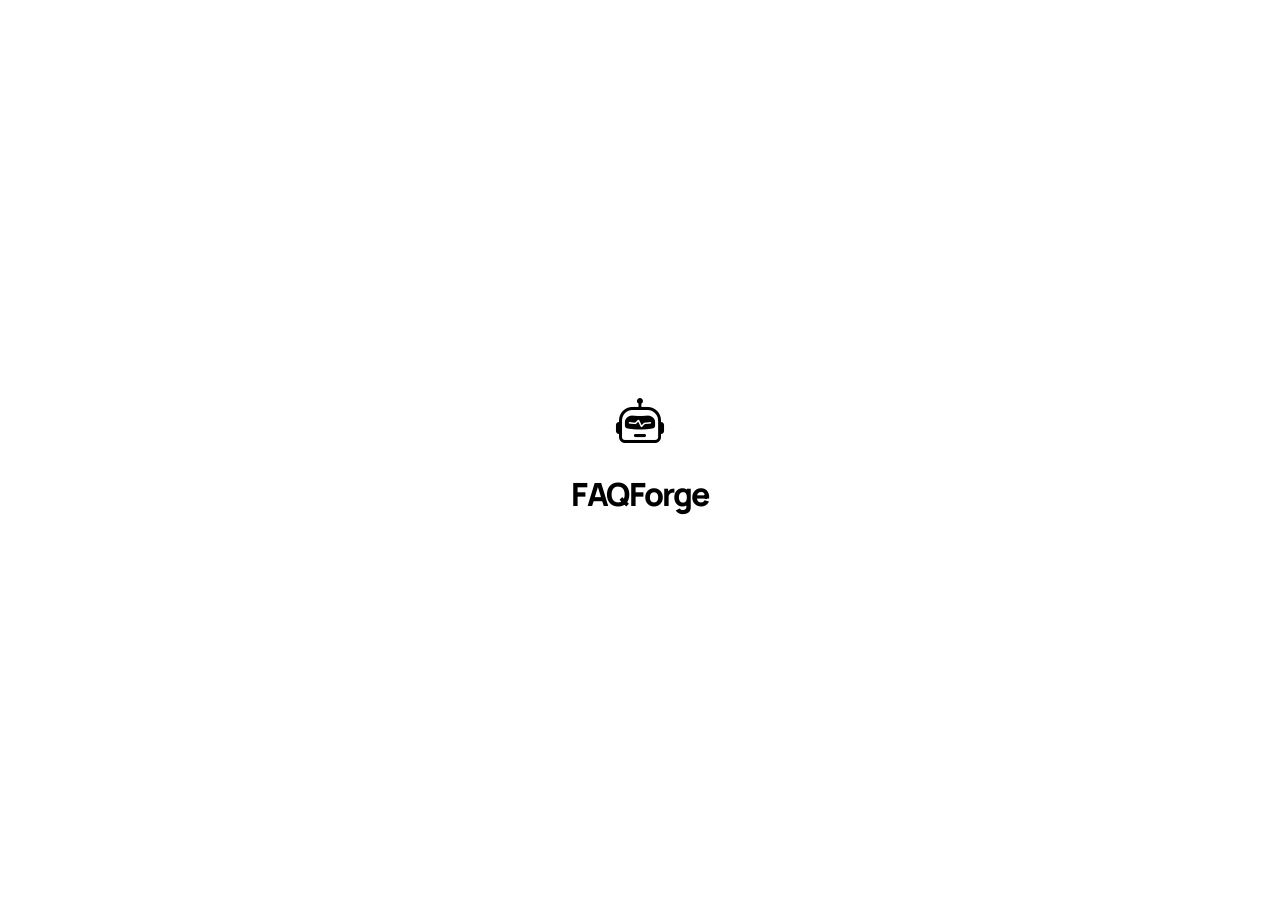
==== frontend/history.html @ b8011723 "feat: Upgrade FAQForge to Advanced Offline AI FAQ Generator with Ollama, PyMuPDF, and multi-stage ve" ====
<!DOCTYPE html>
<html lang="en">
<head>
    <meta charset="UTF-8">
    <meta name="viewport" content="width=device-width, initial-scale=1.0">
    <title>FAQForge NLP - History</title>
    <link href="https://cdn.jsdelivr.net/npm/bootstrap@5.3.0/dist/css/bootstrap.min.css" rel="stylesheet">
    <link rel="stylesheet" href="https://cdn.jsdelivr.net/npm/bootstrap-icons@1.11.1/font/bootstrap-icons.css">
    <link rel="stylesheet" href="css/style.css">
</head>
<body>
    <!-- Splash Screen -->
    <div id="splash-screen" class="splash-screen">
        <div class="splash-content">
            <i class="bi bi-robot splash-icon"></i>
            <h1 class="splash-text">FAQForge</h1>
        </div>
    </div>

    <div class="toast-container position-fixed bottom-0 end-0 p-3"></div>

    <div class="app-container">
        <!-- Sidebar -->
        <aside class="sidebar">
            <div class="sidebar-header mb-4">
                <a class="brand d-flex align-items-center text-decoration-none" href="/">
                    <i class="bi bi-robot fs-3 me-2 text-primary"></i> <span class="fs-4 fw-bolder text-main">FAQForge</span>
                </a>
            </div>
            <nav class="sidebar-nav flex-grow-1">
                <a href="/" class="nav-link"><i class="bi bi-grid-1x2 me-3"></i> <span>Dashboard</span></a>
                <a href="history.html" class="nav-link active"><i class="bi bi-clock-history me-3"></i> <span>History</span></a>

            </nav>
            <div class="sidebar-footer mt-auto">
                <button id="theme-toggle" class="theme-toggle w-100 d-flex justify-content-between align-items-center px-3" aria-label="Toggle Theme">
                    <span><i class="bi bi-moon-stars-fill me-2"></i> Theme</span>
                </button>
            </div>
        </aside>

        <main class="main-content">
            <header class="topbar">
                <div>
                    <h2 class="mb-0 fw-bolder">Processing History</h2>
                    <p class="text-muted small mb-0">View previously processed documents</p>
                </div>
            </header>
            
            <div class="card p-0 border-0 overflow-hidden shadow-lg">
                <div class="table-responsive">
                    <table class="table table-hover mb-0 align-middle">
                        <thead class="table-light opacity-75">
                            <tr>
                                <th class="border-0 ps-4 py-3">Filename</th>
                                <th class="border-0 py-3">Date</th>
                                <th class="border-0 py-3">Generated FAQs</th>
                                <th class="border-0 text-end pe-4 py-3">Actions</th>
                            </tr>
                        </thead>
                        <tbody id="historyTableBody">
                            <!-- Populated by JS -->
                        </tbody>
                    </table>
                </div>
                <div id="historyEmpty" class="empty-state d-none">
                    <i class="bi bi-folder2-open text-primary mb-3"></i>
                    <h3>No documents yet</h3>
                    <p class="text-muted">Process a document on the dashboard to see it here.</p>
                </div>
            </div>
        </main>
    </div>

    <script src="https://cdn.jsdelivr.net/npm/bootstrap@5.3.0/dist/js/bootstrap.bundle.min.js"></script>
    <script src="js/main.js"></script>
    <script>
        document.addEventListener('DOMContentLoaded', async () => {
            const tableBody = document.getElementById('historyTableBody');
            const emptyState = document.getElementById('historyEmpty');
            
            try {
                const res = await fetch('/api/documents');
                if (!res.ok) throw new Error('Failed to load history');
                const docs = await res.json();
                
                if (docs.length === 0) {
                    emptyState.classList.remove('d-none');
                    return;
                }
                
                docs.forEach(doc => {
                    const date = new Date(doc.created_at).toLocaleDateString('en-US', {
                        year: 'numeric', month: 'short', day: 'numeric', 
                        hour: '2-digit', minute: '2-digit'
                    });
                    
                    const row = document.createElement('tr');
                    row.innerHTML = `
                        <td class="ps-4 py-3">
                            <div class="d-flex align-items-center">
                                <div class="bg-primary bg-opacity-10 text-primary rounded p-2 me-3">
                                    <i class="bi bi-file-earmark-text"></i>
                                </div>
                                <div>
                                    <h6 class="mb-0 fw-bold">${doc.filename}</h6>
                                    <small class="text-muted text-uppercase fw-semibold" style="font-size: 0.7rem;">${doc.file_type}</small>
                                </div>
                            </div>
                        </td>
                        <td class="py-3 text-muted fw-medium">${date}</td>
                        <td class="py-3">
                            <span class="badge bg-primary bg-opacity-10 text-primary rounded-pill px-3 py-2 fw-semibold">
                                <i class="bi bi-check-circle-fill me-1"></i> Document Processed
                            </span>
                        </td>
                        <td class="pe-4 py-3 text-end">
                            <a href="/api/export/${doc.id}/pdf" class="btn btn-sm btn-outline-danger shadow-sm me-2 rounded-pill px-3 fw-bold" title="Export PDF"><i class="bi bi-file-pdf"></i> PDF</a>
                            <a href="/api/export/${doc.id}/docx" class="btn btn-sm btn-outline-primary shadow-sm rounded-pill px-3 fw-bold" title="Export DOCX"><i class="bi bi-file-word"></i> DOCX</a>
                        </td>
                    `;
                    tableBody.appendChild(row);
                });
            } catch (e) {
                console.error(e);
                emptyState.classList.remove('d-none');
                emptyState.innerHTML = '<i class="bi bi-exclamation-triangle text-danger fs-1 mb-3 d-block"></i><h3 class="fw-bolder">Error</h3><p class="text-muted">Failed to load history from server.</p>';
            }
        });
    </script>
</body>
</html>
---- frontend/css/style.css ----
/* Scandinavian Minimalist Light Aesthetic */
@import url('https://fonts.googleapis.com/css2?family=Inter:wght@400;500;600;700&family=Manrope:wght@500;600;700;800&display=swap');

:root {
  --bg-color: #ffffff;
  --card-bg: #ffffff;
  --sidebar-bg: #fafafa;
  --text-main: #111827;
  --text-muted: #6b7280;
  --border-color: #f3f4f6;
  --border-hover: #e5e7eb;
  --primary-color: #000000;
  --primary-bg: #000000;
  --primary-text: #ffffff;
  --soft-shadow: 0 10px 40px -10px rgba(0,0,0,0.06);
  --hover-shadow: 0 20px 40px -10px rgba(0,0,0,0.1);
}

/* Force Light Mode everywhere */
[data-theme="dark"], [data-theme="light"] {
  --bg-color: #ffffff;
  --card-bg: #ffffff;
  --sidebar-bg: #fafafa;
  --text-main: #111827;
  --text-muted: #6b7280;
  --border-color: #f3f4f6;
  --border-hover: #e5e7eb;
}

body {
  font-family: 'Inter', -apple-system, sans-serif;
  background-color: var(--bg-color);
  color: var(--text-main);
  min-height: 100vh;
  margin: 0;
  padding: 0;
  -webkit-font-smoothing: antialiased;
  -moz-osx-font-smoothing: grayscale;
}

/* Splash Screen */
.splash-screen {
  position: fixed;
  top: 0; left: 0; right: 0; bottom: 0;
  background-color: var(--bg-color);
  z-index: 9999;
  display: flex;
  justify-content: center;
  align-items: center;
  transition: opacity 0.4s ease, visibility 0.4s ease;
}
.splash-screen.fade-out {
  opacity: 0;
  visibility: hidden;
}
.splash-content {
  text-align: center;
}
.splash-icon {
  font-size: 3rem;
  color: var(--primary-color);
  margin-bottom: 1rem;
  display: block;
}
.splash-text {
  font-family: 'Manrope', sans-serif;
  font-weight: 800;
  font-size: 2rem;
  color: var(--primary-color);
  letter-spacing: -0.05em;
  margin: 0;
}

/* Typography */
h1, h2, h3, h4, h5, h6, .navbar-brand, .card-title, .brand {
  font-family: 'Manrope', -apple-system, sans-serif;
  font-weight: 700;
  letter-spacing: -0.03em;
  color: var(--text-main);
}

/* Base Cards */
.card, .modal-content, .toast, .dropdown-menu {
  background-color: var(--card-bg) !important;
  border: 1px solid var(--border-color) !important;
  border-radius: 16px !important;
  box-shadow: var(--soft-shadow) !important;
  transition: all 0.3s cubic-bezier(0.4, 0, 0.2, 1) !important;
}
.card:hover {
  box-shadow: var(--hover-shadow) !important;
  border-color: var(--border-hover) !important;
  transform: translateY(-2px);
}

/* Buttons */
.btn {
  border-radius: 8px !important;
  font-weight: 500 !important;
  letter-spacing: -0.01em;
  transition: all 0.2s ease !important;
  padding: 0.6rem 1.25rem;
}
.btn-primary {
  background-color: var(--primary-bg) !important;
  color: var(--primary-text) !important;
  border: 1px solid var(--primary-bg) !important;
  box-shadow: 0 4px 14px 0 rgba(0,0,0,0.15) !important;
}
.btn-primary:hover {
  background-color: #27272a !important;
  transform: translateY(-1px);
  box-shadow: 0 6px 20px rgba(0,0,0,0.2) !important;
}
.btn-outline-primary, .btn-outline-secondary, .btn-outline-info, .btn-outline-danger {
  background: transparent !important;
  border: 1px solid var(--border-hover) !important;
  color: var(--text-main) !important;
}
.btn-outline-primary:hover, .btn-outline-secondary:hover, .btn-outline-info:hover, .btn-outline-danger:hover {
  background-color: var(--sidebar-bg) !important;
  border-color: #d1d5db !important;
}

/* Inputs */
.form-control, .form-select, textarea {
  background-color: var(--bg-color) !important;
  border: 1px solid var(--border-hover) !important;
  color: var(--text-main) !important;
  border-radius: 8px !important;
  padding: 0.75rem 1rem;
  box-shadow: 0 1px 2px 0 rgba(0, 0, 0, 0.02) !important;
  transition: all 0.2s ease !important;
}
.form-control:focus, .form-select:focus, textarea:focus {
  border-color: var(--primary-color) !important;
  box-shadow: 0 0 0 2px rgba(0,0,0,0.1) !important;
  outline: none;
}

/* Dashboard Layout */
.app-container {
  display: flex;
  height: 100vh;
  overflow: hidden;
}

.sidebar {
  width: 260px;
  flex-shrink: 0;
  display: flex;
  flex-direction: column;
  padding: 2rem 1.5rem;
  z-index: 10;
  background-color: var(--sidebar-bg) !important;
  border-right: 1px solid var(--border-color) !important;
}

.sidebar-nav {
  display: flex;
  flex-direction: column;
  gap: 0.25rem;
}

.sidebar-nav .nav-link {
  display: flex;
  align-items: center;
  padding: 0.6rem 0.85rem;
  border-radius: 8px;
  color: var(--text-muted) !important;
  font-family: 'Inter', sans-serif;
  font-weight: 500;
  font-size: 0.9rem;
  transition: all 0.15s ease !important;
}

.sidebar-nav .nav-link:hover {
  background-color: var(--border-color);
  color: var(--text-main) !important;
}

.sidebar-nav .nav-link.active {
  background-color: var(--bg-color);
  color: var(--text-main) !important;
  font-weight: 600;
  box-shadow: 0 1px 3px rgba(0,0,0,0.05);
  border: 1px solid var(--border-color);
}

.main-content {
  flex: 1;
  overflow-y: auto;
  padding: 3.5rem 4rem;
  background-color: var(--bg-color);
}

.topbar {
  display: flex;
  justify-content: space-between;
  align-items: flex-end;
  margin-bottom: 3rem;
  padding-bottom: 1.5rem;
  border-bottom: 1px solid var(--border-color);
}

.dashboard-grid {
  display: grid;
  grid-template-columns: 2fr 1fr;
  gap: 2rem;
}

/* Upload Zone */
.upload-zone {
  border: 1px dashed var(--border-hover) !important;
  border-radius: 16px !important;
  padding: 5rem 2rem;
  text-align: center;
  background-color: var(--sidebar-bg) !important;
  cursor: pointer;
  transition: all 0.2s;
}
.upload-zone:hover, .upload-zone.dragover {
  border-color: var(--text-muted) !important;
  background-color: var(--bg-color) !important;
}
.upload-icon {
  font-size: 2.5rem;
  color: var(--text-main) !important;
  margin-bottom: 1rem;
  display: inline-block;
  opacity: 0.8;
}

/* Status Badge */
.status-badge {
  display: flex;
  align-items: center;
  gap: 0.5rem;
  background-color: var(--bg-color);
  padding: 0.35rem 1rem;
  border-radius: 9999px;
  font-size: 0.75rem;
  font-weight: 600;
  color: var(--text-main);
  border: 1px solid var(--border-hover);
  box-shadow: 0 1px 2px rgba(0,0,0,0.02);
}
.status-dot {
  width: 6px;
  height: 6px;
  border-radius: 50%;
  background-color: #10b981;
}

/* Nav Tabs */
.nav-tabs {
  border-bottom: 1px solid var(--border-color);
  gap: 1.5rem;
  margin-bottom: 2rem !important;
}
.nav-tabs .nav-link {
  font-family: 'Inter', sans-serif;
  font-size: 0.95rem;
  font-weight: 500;
  color: var(--text-muted) !important;
  background: transparent !important;
  border: none !important;
  border-bottom: 2px solid transparent !important;
  border-radius: 0 !important;
  padding: 0.5rem 0;
}
.nav-tabs .nav-link:hover {
  color: var(--text-main) !important;
}
.nav-tabs .nav-link.active {
  color: var(--text-main) !important;
  font-weight: 600;
  border-bottom-color: var(--text-main) !important;
}

/* Processing Steps */
.processing-step {
  padding: 0.85rem 0;
  border-bottom: 1px solid var(--border-color);
  color: var(--text-muted);
  font-size: 0.9rem;
}
.processing-step:last-child {
  border-bottom: none;
}
.processing-step.active {
  color: var(--text-main);
  font-weight: 500;
}
.processing-step.done {
  color: var(--text-muted);
}

/* Theme Toggle (Hidden) */
.theme-toggle {
  display: none !important;
}

/* Toasts */
.toast {
  background-color: var(--bg-color) !important;
  color: var(--text-main) !important;
  border: 1px solid var(--border-color) !important;
  border-radius: 12px !important;
  box-shadow: var(--hover-shadow) !important;
}
.toast-header {
  background-color: transparent !important;
  color: var(--text-main) !important;
  border-bottom: 1px solid var(--border-color) !important;
}

/* Table */
.table {
  color: var(--text-main);
  border-color: var(--border-color);
}
.table-hover>tbody>tr:hover>* {
  background-color: var(--sidebar-bg);
  color: var(--text-main);
}
.table>thead>tr>th {
  background-color: var(--bg-color) !important;
  color: var(--text-muted);
  font-size: 0.75rem;
  text-transform: uppercase;
  letter-spacing: 0.05em;
  font-weight: 600;
  border-bottom: 1px solid var(--border-hover) !important;
  padding-bottom: 1rem;
}

/* FAQ Cards */
.faq-card .card-header {
  background-color: transparent !important;
  border-bottom: 1px solid var(--border-color) !important;
  padding-top: 1.25rem;
}

.badge-score {
  font-size: 0.7rem;
  font-weight: 600;
  padding: 0.25rem 0.6rem;
  border-radius: 6px;
  border: 1px solid var(--border-hover);
}
.score-high { color: #10b981; background: #ecfdf5; border-color: #a7f3d0; }
.score-med { color: #f59e0b; background: #fffbeb; border-color: #fde68a; }
.score-low { color: #ef4444; background: #fef2f2; border-color: #fecaca; }

.navbar {
  display: none !important;
}

@media (max-width: 992px) {
  .dashboard-grid { grid-template-columns: 1fr; }
  .sidebar { width: 70px; padding: 2rem 0.5rem; }
  .sidebar .brand span, .sidebar-nav .nav-link span, .sidebar-footer span { display: none; }
  .sidebar .brand i { margin: 0 auto !important; }
  .sidebar-nav .nav-link { justify-content: center; padding: 0.75rem; }
  .sidebar-nav .nav-link i { margin: 0 !important; font-size: 1.25rem; }
  .main-content { padding: 2rem; }
}
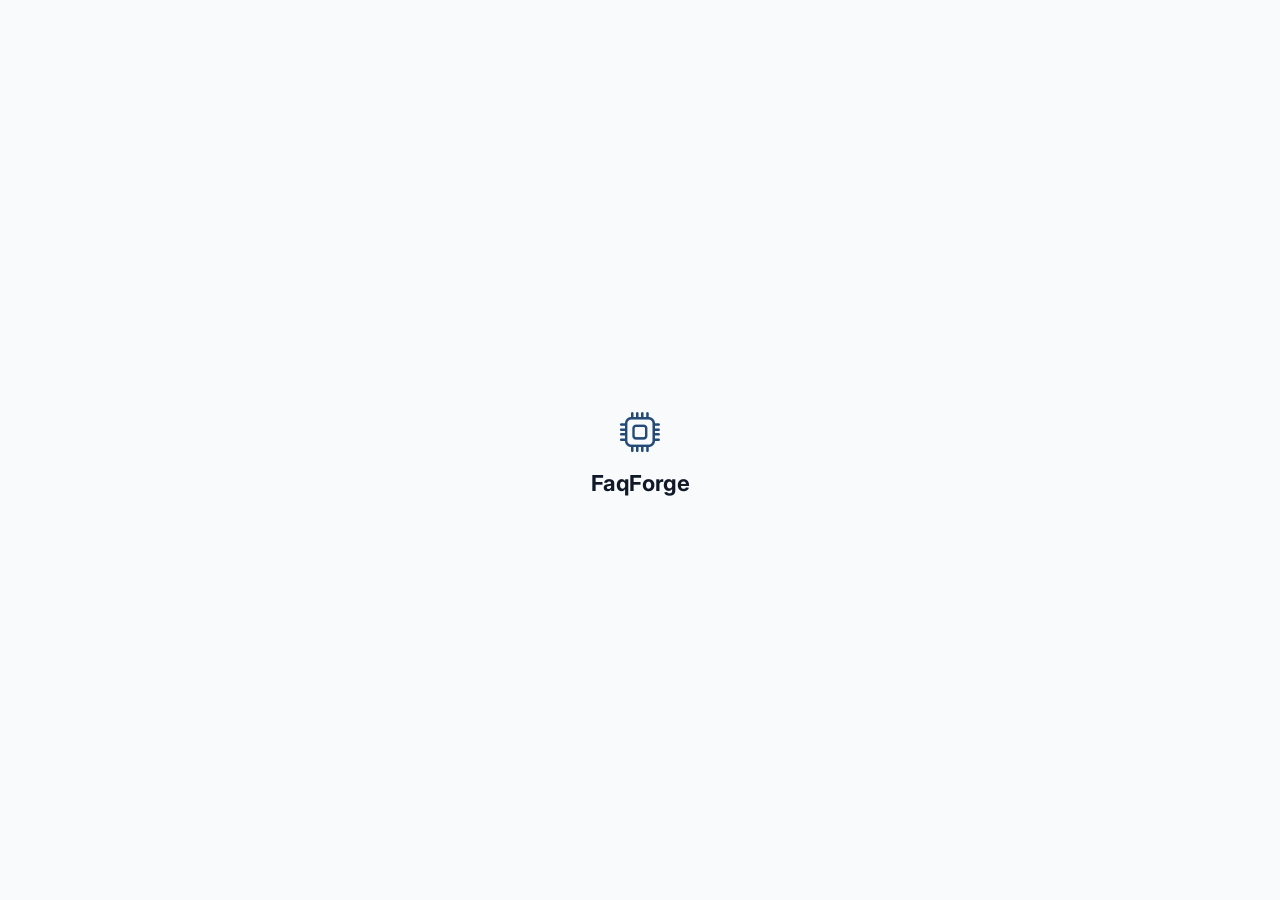
==== commit dce7a289: "feat(ui): Complete UI/UX redesign with light SaaS theme and fix processing progress leak" ====
--- a/frontend/history.html
+++ b/frontend/history.html
@@ -3,7 +3,8 @@
 <head>
     <meta charset="UTF-8">
     <meta name="viewport" content="width=device-width, initial-scale=1.0">
-    <title>FAQForge NLP - History</title>
+    <title>FaqForge — Processing History Vault</title>
+    <meta name="description" content="View and export previously processed documents and generated FAQs.">
     <link href="https://cdn.jsdelivr.net/npm/bootstrap@5.3.0/dist/css/bootstrap.min.css" rel="stylesheet">
     <link rel="stylesheet" href="https://cdn.jsdelivr.net/npm/bootstrap-icons@1.11.1/font/bootstrap-icons.css">
     <link rel="stylesheet" href="css/style.css">
@@ -11,62 +12,90 @@
 <body>
     <!-- Splash Screen -->
     <div id="splash-screen" class="splash-screen">
-        <div class="splash-content">
-            <i class="bi bi-robot splash-icon"></i>
-            <h1 class="splash-text">FAQForge</h1>
+        <div class="text-center">
+            <i class="bi bi-cpu splash-icon"></i>
+            <h1 class="splash-text">FaqForge</h1>
         </div>
     </div>
 
+    <!-- Notification Toasts -->
     <div class="toast-container position-fixed bottom-0 end-0 p-3"></div>
 
     <div class="app-container">
-        <!-- Sidebar -->
+        <!-- Sidebar (White with Gray Border) -->
         <aside class="sidebar">
-            <div class="sidebar-header mb-4">
-                <a class="brand d-flex align-items-center text-decoration-none" href="/">
-                    <i class="bi bi-robot fs-3 me-2 text-primary"></i> <span class="fs-4 fw-bolder text-main">FAQForge</span>
+            <a class="brand-wrapper" href="/">
+                <div class="brand-icon">
+                    <i class="bi bi-cpu-fill"></i>
+                </div>
+                <div class="brand-info">
+                    <span class="brand-title">FaqForge</span>
+                    <span class="brand-badge">Offline AI Tool</span>
+                </div>
+            </a>
+
+            <!-- Navigation Links -->
+            <nav class="sidebar-nav flex-grow-1">
+                <a href="/" class="nav-link">
+                    <i class="bi bi-grid-1x2"></i>
+                    <span>Studio Dashboard</span>
                 </a>
-            </div>
-            <nav class="sidebar-nav flex-grow-1">
-                <a href="/" class="nav-link"><i class="bi bi-grid-1x2 me-3"></i> <span>Dashboard</span></a>
-                <a href="history.html" class="nav-link active"><i class="bi bi-clock-history me-3"></i> <span>History</span></a>
+                <a href="history.html" class="nav-link active">
+                    <i class="bi bi-clock-history"></i>
+                    <span>History Vault</span>
+                </a>
+            </nav>
 
-            </nav>
-            <div class="sidebar-footer mt-auto">
-                <button id="theme-toggle" class="theme-toggle w-100 d-flex justify-content-between align-items-center px-3" aria-label="Toggle Theme">
-                    <span><i class="bi bi-moon-stars-fill me-2"></i> Theme</span>
-                </button>
+            <!-- Sidebar Footer -->
+            <div class="sidebar-footer">
+                <div class="ai-engine-card">
+                    <div class="engine-status-row">
+                        <span class="text-muted" style="font-size: 11px; text-transform: uppercase; font-weight: 600;">AI Engine</span>
+                        <span class="status-dot-sm"></span>
+                    </div>
+                    <div class="small text-truncate fw-semibold" id="sidebarEngineStatus" style="color: var(--text-primary);">
+                        <i class="bi bi-circle-fill text-success me-1" style="font-size: 8px;"></i> Local AI Ready
+                    </div>
+                </div>
             </div>
         </aside>
 
+        <!-- Main Content -->
         <main class="main-content">
             <header class="topbar">
+                <div class="topbar-title-group">
+                    <h1 class="page-title mb-1">Processing History Vault</h1>
+                    <p>View previously processed documents and generated FAQs</p>
+                </div>
                 <div>
-                    <h2 class="mb-0 fw-bolder">Processing History</h2>
-                    <p class="text-muted small mb-0">View previously processed documents</p>
+                    <a href="/" class="btn btn-primary px-3">
+                        <i class="bi bi-plus-circle me-1"></i> New FAQ Session
+                    </a>
                 </div>
             </header>
             
-            <div class="card p-0 border-0 overflow-hidden shadow-lg">
+            <div class="card p-0 overflow-hidden shadow-subtle">
                 <div class="table-responsive">
                     <table class="table table-hover mb-0 align-middle">
-                        <thead class="table-light opacity-75">
+                        <thead>
                             <tr>
-                                <th class="border-0 ps-4 py-3">Filename</th>
-                                <th class="border-0 py-3">Date</th>
-                                <th class="border-0 py-3">Generated FAQs</th>
-                                <th class="border-0 text-end pe-4 py-3">Actions</th>
+                                <th class="ps-4">Document / Input Source</th>
+                                <th>Processed Timestamp</th>
+                                <th>Verification Status</th>
+                                <th class="text-end pe-4">Export Options</th>
                             </tr>
                         </thead>
                         <tbody id="historyTableBody">
-                            <!-- Populated by JS -->
+                            <!-- Populated dynamically via JS -->
                         </tbody>
                     </table>
                 </div>
-                <div id="historyEmpty" class="empty-state d-none">
-                    <i class="bi bi-folder2-open text-primary mb-3"></i>
-                    <h3>No documents yet</h3>
-                    <p class="text-muted">Process a document on the dashboard to see it here.</p>
+
+                <div id="historyEmpty" class="text-center p-5 d-none">
+                    <i class="bi bi-folder2-open text-muted fs-1 mb-2 d-inline-block"></i>
+                    <h3 class="card-heading">No Processed Documents Found</h3>
+                    <p class="text-muted small mb-3">Upload a document or paste text in the studio dashboard to generate your first FAQs.</p>
+                    <a href="/" class="btn btn-primary px-3"><i class="bi bi-magic me-1"></i> Start FAQ Generator</a>
                 </div>
             </div>
         </main>
@@ -94,29 +123,35 @@
                         year: 'numeric', month: 'short', day: 'numeric', 
                         hour: '2-digit', minute: '2-digit'
                     });
+
+                    let fileIcon = 'bi-file-earmark-text';
+                    let iconColor = 'text-secondary';
+                    const ext = (doc.filename || '').split('.').pop().toLowerCase();
+                    if (ext === 'pdf') { fileIcon = 'bi-file-earmark-pdf'; iconColor = 'text-danger'; }
+                    else if (ext === 'docx') { fileIcon = 'bi-file-earmark-word'; iconColor = 'text-primary'; }
                     
                     const row = document.createElement('tr');
                     row.innerHTML = `
                         <td class="ps-4 py-3">
                             <div class="d-flex align-items-center">
-                                <div class="bg-primary bg-opacity-10 text-primary rounded p-2 me-3">
-                                    <i class="bi bi-file-earmark-text"></i>
+                                <div class="rounded p-2 me-3 d-flex align-items-center justify-content-center" style="background-color: var(--bg-secondary); width: 34px; height: 34px;">
+                                    <i class="bi ${fileIcon} ${iconColor} fs-5"></i>
                                 </div>
                                 <div>
-                                    <h6 class="mb-0 fw-bold">${doc.filename}</h6>
-                                    <small class="text-muted text-uppercase fw-semibold" style="font-size: 0.7rem;">${doc.file_type}</small>
+                                    <h5 class="mb-0 card-heading" style="font-size: 14px;">${doc.filename}</h5>
+                                    <span class="text-muted text-uppercase" style="font-size: 11px;">${doc.file_type || ext}</span>
                                 </div>
                             </div>
                         </td>
-                        <td class="py-3 text-muted fw-medium">${date}</td>
+                        <td class="py-3 text-muted" style="font-size: 13px;">${date}</td>
                         <td class="py-3">
-                            <span class="badge bg-primary bg-opacity-10 text-primary rounded-pill px-3 py-2 fw-semibold">
-                                <i class="bi bi-check-circle-fill me-1"></i> Document Processed
+                            <span class="badge-status verified">
+                                <i class="bi bi-shield-check"></i> Processed & Grounded
                             </span>
                         </td>
                         <td class="pe-4 py-3 text-end">
-                            <a href="/api/export/${doc.id}/pdf" class="btn btn-sm btn-outline-danger shadow-sm me-2 rounded-pill px-3 fw-bold" title="Export PDF"><i class="bi bi-file-pdf"></i> PDF</a>
-                            <a href="/api/export/${doc.id}/docx" class="btn btn-sm btn-outline-primary shadow-sm rounded-pill px-3 fw-bold" title="Export DOCX"><i class="bi bi-file-word"></i> DOCX</a>
+                            <a href="/api/export/${doc.id}/pdf" class="btn btn-sm btn-outline-secondary me-1 px-3" title="Download PDF"><i class="bi bi-file-earmark-pdf text-danger me-1"></i> PDF</a>
+                            <a href="/api/export/${doc.id}/docx" class="btn btn-sm btn-outline-secondary px-3" title="Download Word DOCX"><i class="bi bi-file-earmark-word me-1" style="color: var(--primary-blue);"></i> DOCX</a>
                         </td>
                     `;
                     tableBody.appendChild(row);
@@ -124,7 +159,7 @@
             } catch (e) {
                 console.error(e);
                 emptyState.classList.remove('d-none');
-                emptyState.innerHTML = '<i class="bi bi-exclamation-triangle text-danger fs-1 mb-3 d-block"></i><h3 class="fw-bolder">Error</h3><p class="text-muted">Failed to load history from server.</p>';
+                emptyState.innerHTML = '<i class="bi bi-exclamation-triangle text-danger fs-1 mb-2 d-inline-block"></i><h3 class="card-heading">Unable to Load Vault</h3><p class="text-muted small">Could not connect to the local SQLite database.</p>';
             }
         });
     </script>
--- a/frontend/css/style.css
+++ b/frontend/css/style.css
@@ -1,368 +1,794 @@
-/* Scandinavian Minimalist Light Aesthetic */
-@import url('https://fonts.googleapis.com/css2?family=Inter:wght@400;500;600;700&family=Manrope:wght@500;600;700;800&display=swap');
-
+/* ==========================================================================
+   FaqForge — Professional Minimalist Light Design System
+   Linear & Vercel Inspired Commercial SaaS Aesthetic
+   ========================================================================== */
+
+@import url('https://fonts.googleapis.com/css2?family=Inter:wght@400;500;600;700&family=JetBrains+Mono:wght@400;500&display=swap');
+
+/* --- Centralized Design Tokens (Light Theme Only) --- */
 :root {
-  --bg-color: #ffffff;
-  --card-bg: #ffffff;
-  --sidebar-bg: #fafafa;
-  --text-main: #111827;
-  --text-muted: #6b7280;
-  --border-color: #f3f4f6;
-  --border-hover: #e5e7eb;
-  --primary-color: #000000;
-  --primary-bg: #000000;
-  --primary-text: #ffffff;
-  --soft-shadow: 0 10px 40px -10px rgba(0,0,0,0.06);
-  --hover-shadow: 0 20px 40px -10px rgba(0,0,0,0.1);
-}
-
-/* Force Light Mode everywhere */
-[data-theme="dark"], [data-theme="light"] {
-  --bg-color: #ffffff;
-  --card-bg: #ffffff;
-  --sidebar-bg: #fafafa;
-  --text-main: #111827;
-  --text-muted: #6b7280;
-  --border-color: #f3f4f6;
-  --border-hover: #e5e7eb;
+  /* Surfaces & Backgrounds */
+  --bg-app: #F8FAFC;
+  --bg-surface: #FFFFFF;
+  --bg-secondary: #F1F5F9;
+  --bg-selected: #EDF3F9;
+  
+  /* Text & Typography */
+  --text-primary: #111827;
+  --text-secondary: #475569;
+  --text-muted: #64748B;
+  
+  /* Structural Borders */
+  --border-color: #E2E8F0;
+  --border-subtle: #F1F5F9;
+  --border-focus: #244B78;
+  
+  /* Primary Action Colors (Navy Blue) */
+  --primary-blue: #244B78;
+  --primary-hover: #193A60;
+  
+  /* Secondary Accent (Teal) */
+  --accent-teal: #0F766E;
+  --accent-teal-subtle: #F0FDFA;
+  --accent-teal-border: #CCFBF1;
+  
+  /* Status Colors */
+  --status-success: #15803D;
+  --status-success-bg: #ECFDF5;
+  --status-success-border: #A7F3D0;
+  
+  --status-warning: #B45309;
+  --status-warning-bg: #FFFBEB;
+  --status-warning-border: #FDE68A;
+  
+  --status-error: #B91C1C;
+  --status-error-bg: #FEF2F2;
+  --status-error-border: #FECACA;
+  
+  /* Component Radii */
+  --radius-sm: 6px;
+  --radius-input: 8px;
+  --radius-btn: 8px;
+  --radius-card: 10px;
+  --radius-pill: 9999px;
+  
+  /* Extremely Subtle Shadow */
+  --shadow-subtle: 0 1px 2px 0 rgba(0, 0, 0, 0.04);
+  --shadow-dropdown: 0 4px 12px -1px rgba(0, 0, 0, 0.08), 0 2px 4px -1px rgba(0, 0, 0, 0.04);
+  
+  /* Transitions */
+  --transition-fast: 0.15s ease;
+}
+
+/* --- Base & Reset --- */
+* {
+  box-sizing: border-box;
 }
 
 body {
-  font-family: 'Inter', -apple-system, sans-serif;
-  background-color: var(--bg-color);
-  color: var(--text-main);
-  min-height: 100vh;
+  font-family: 'Inter', -apple-system, BlinkMacSystemFont, "Segoe UI", Roboto, sans-serif;
+  background-color: var(--bg-app);
+  color: var(--text-secondary);
+  font-size: 14.5px;
+  line-height: 1.55;
   margin: 0;
   padding: 0;
+  min-height: 100vh;
   -webkit-font-smoothing: antialiased;
   -moz-osx-font-smoothing: grayscale;
 }
 
-/* Splash Screen */
+/* --- Strict Typography Scale --- */
+h1, h2, h3, h4, h5, h6, .card-title {
+  color: var(--text-primary);
+  font-weight: 600;
+  letter-spacing: -0.02em;
+}
+
+/* Main Page Heading: 28–30px, semibold */
+h1, .page-title {
+  font-size: 28px;
+  line-height: 1.25;
+  font-weight: 600;
+}
+
+/* Section Heading: 18–20px, semibold */
+h2, .section-heading {
+  font-size: 19px;
+  line-height: 1.35;
+  font-weight: 600;
+}
+
+/* Card Heading: 15–17px, semibold */
+h3, h4, h5, .card-heading {
+  font-size: 16px;
+  line-height: 1.4;
+  font-weight: 600;
+}
+
+/* Question Heading: 16–18px, semibold */
+.question-text {
+  font-size: 16.5px;
+  font-weight: 600;
+  line-height: 1.45;
+  color: var(--text-primary);
+}
+
+/* Answer text: 14–15px */
+.answer-text {
+  font-size: 14.5px;
+  line-height: 1.6;
+  color: var(--text-secondary);
+}
+
+/* Supporting text: 13–14px */
+.supporting-text {
+  font-size: 13.5px;
+  line-height: 1.5;
+  color: var(--text-secondary);
+}
+
+/* Metadata: 12px */
+small, .text-xs, .metadata-text {
+  font-size: 12px;
+  line-height: 1.4;
+  color: var(--text-muted);
+}
+
+p {
+  margin-bottom: 0.5rem;
+  color: var(--text-secondary);
+}
+
+/* --- Layout Structure --- */
+.app-container {
+  display: flex;
+  height: 100vh;
+  width: 100vw;
+  overflow: hidden;
+}
+
+/* --- Sidebar (230px, White Background, Thin Gray Border) --- */
+.sidebar {
+  width: 230px;
+  flex-shrink: 0;
+  background-color: var(--bg-surface);
+  border-right: 1px solid var(--border-color);
+  display: flex;
+  flex-direction: column;
+  padding: 1.25rem 1rem;
+  z-index: 20;
+}
+
+.brand-wrapper {
+  display: flex;
+  align-items: center;
+  gap: 0.65rem;
+  padding: 0.4rem 0.5rem;
+  margin-bottom: 1.5rem;
+  text-decoration: none;
+}
+
+.brand-icon {
+  width: 30px;
+  height: 30px;
+  background-color: var(--primary-blue);
+  border-radius: var(--radius-sm);
+  display: flex;
+  align-items: center;
+  justify-content: center;
+  color: #FFFFFF;
+  font-size: 1rem;
+  flex-shrink: 0;
+}
+
+.brand-info {
+  display: flex;
+  flex-direction: column;
+}
+
+.brand-title {
+  font-size: 15px;
+  font-weight: 700;
+  color: var(--text-primary);
+  letter-spacing: -0.02em;
+  line-height: 1.2;
+}
+
+.brand-badge {
+  font-size: 10px;
+  font-weight: 600;
+  color: var(--accent-teal);
+  text-transform: uppercase;
+  letter-spacing: 0.05em;
+}
+
+/* Sidebar Navigation Items */
+.sidebar-nav {
+  display: flex;
+  flex-direction: column;
+  gap: 0.25rem;
+}
+
+.sidebar-nav .nav-link {
+  display: flex;
+  align-items: center;
+  gap: 0.65rem;
+  padding: 0.6rem 0.75rem;
+  border-radius: var(--radius-sm);
+  color: var(--text-secondary) !important;
+  font-weight: 500;
+  font-size: 13.5px;
+  text-decoration: none;
+  transition: var(--transition-fast);
+}
+
+.sidebar-nav .nav-link i {
+  font-size: 1rem;
+  color: var(--text-muted);
+  transition: var(--transition-fast);
+}
+
+.sidebar-nav .nav-link:hover {
+  background-color: var(--bg-secondary);
+  color: var(--text-primary) !important;
+}
+
+.sidebar-nav .nav-link:hover i {
+  color: var(--text-primary);
+}
+
+.sidebar-nav .nav-link.active {
+  background-color: var(--bg-selected);
+  color: var(--primary-blue) !important;
+  font-weight: 600;
+}
+
+.sidebar-nav .nav-link.active i {
+  color: var(--primary-blue);
+}
+
+/* Sidebar Footer (AI Engine Status) */
+.sidebar-footer {
+  margin-top: auto;
+  display: flex;
+  flex-direction: column;
+  gap: 0.75rem;
+}
+
+.ai-engine-card {
+  background-color: var(--bg-secondary);
+  border: 1px solid var(--border-color);
+  border-radius: var(--radius-sm);
+  padding: 0.75rem 0.85rem;
+}
+
+.engine-status-row {
+  display: flex;
+  align-items: center;
+  justify-content: space-between;
+  margin-bottom: 0.25rem;
+}
+
+.status-dot-sm {
+  width: 7px;
+  height: 7px;
+  border-radius: 50%;
+  background-color: var(--status-success);
+  display: inline-block;
+}
+
+/* --- Main Content Workspace --- */
+.main-content {
+  flex: 1;
+  overflow-y: auto;
+  padding: 2rem 2.25rem;
+  background-color: var(--bg-app);
+}
+
+/* Dashboard Header */
+.topbar {
+  display: flex;
+  justify-content: space-between;
+  align-items: center;
+  padding-bottom: 1.25rem;
+  margin-bottom: 1.75rem;
+  border-bottom: 1px solid var(--border-color);
+}
+
+.topbar-title-group h1 {
+  font-size: 26px;
+  font-weight: 600;
+  color: var(--text-primary);
+  margin-bottom: 0.2rem;
+}
+
+.topbar-title-group p {
+  color: var(--text-secondary);
+  font-size: 13.5px;
+  margin-bottom: 0;
+}
+
+/* Compact Status Badge */
+.status-badge {
+  display: inline-flex;
+  align-items: center;
+  gap: 0.45rem;
+  background-color: var(--bg-surface);
+  border: 1px solid var(--border-color);
+  padding: 0.35rem 0.85rem;
+  border-radius: var(--radius-pill);
+  font-size: 12.5px;
+  font-weight: 500;
+  color: var(--text-primary);
+  box-shadow: var(--shadow-subtle);
+}
+
+.status-dot {
+  width: 7px;
+  height: 7px;
+  border-radius: 50%;
+  background-color: var(--status-success);
+}
+
+/* --- Dashboard Grid & Cards --- */
+.dashboard-grid {
+  display: grid;
+  grid-template-columns: 1.7fr 1.05fr;
+  gap: 1.5rem;
+}
+
+.card {
+  background-color: var(--bg-surface) !important;
+  border: 1px solid var(--border-color) !important;
+  border-radius: var(--radius-card) !important;
+  box-shadow: var(--shadow-subtle) !important;
+  color: var(--text-secondary) !important;
+  transition: border-color var(--transition-fast);
+}
+
+.card:hover {
+  border-color: #CBD5E1 !important;
+}
+
+/* --- Input Panel & Tabs --- */
+.nav-tabs-custom {
+  display: inline-flex;
+  background-color: var(--bg-secondary);
+  border: 1px solid var(--border-color);
+  border-radius: var(--radius-sm);
+  padding: 3px;
+  gap: 3px;
+}
+
+.nav-tabs-custom .nav-link {
+  font-size: 13px;
+  font-weight: 500;
+  color: var(--text-muted) !important;
+  border: none !important;
+  border-radius: calc(var(--radius-sm) - 2px);
+  padding: 0.4rem 0.9rem;
+  background: transparent !important;
+  transition: var(--transition-fast);
+}
+
+.nav-tabs-custom .nav-link:hover {
+  color: var(--text-primary) !important;
+}
+
+.nav-tabs-custom .nav-link.active {
+  background-color: var(--bg-surface) !important;
+  color: var(--primary-blue) !important;
+  font-weight: 600;
+  box-shadow: var(--shadow-subtle);
+}
+
+/* Document Upload Dropzone */
+.upload-zone {
+  border: 1.5px dashed var(--border-color) !important;
+  border-radius: var(--radius-card) !important;
+  padding: 2.5rem 1.5rem;
+  text-align: center;
+  background-color: var(--bg-app) !important;
+  cursor: pointer;
+  transition: var(--transition-fast);
+}
+
+.upload-zone:hover, .upload-zone.dragover {
+  border-color: var(--primary-blue) !important;
+  background-color: var(--bg-selected) !important;
+}
+
+.upload-icon {
+  font-size: 2rem;
+  color: var(--primary-blue);
+  margin-bottom: 0.6rem;
+  display: inline-block;
+}
+
+.format-pill {
+  display: inline-flex;
+  align-items: center;
+  gap: 0.3rem;
+  font-size: 11.5px;
+  font-weight: 500;
+  padding: 0.2rem 0.6rem;
+  border-radius: var(--radius-pill);
+  background-color: var(--bg-surface);
+  border: 1px solid var(--border-color);
+  color: var(--text-secondary);
+}
+
+/* Selected File Box */
+.selected-file-box {
+  display: flex;
+  align-items: center;
+  justify-content: space-between;
+  padding: 0.6rem 0.85rem;
+  background-color: var(--bg-selected);
+  border: 1px solid var(--border-color);
+  border-radius: var(--radius-sm);
+  color: var(--primary-blue);
+  font-size: 13px;
+  font-weight: 500;
+}
+
+/* --- Form Controls --- */
+.form-label {
+  font-size: 12px;
+  font-weight: 600;
+  text-transform: uppercase;
+  letter-spacing: 0.04em;
+  color: var(--text-secondary);
+  margin-bottom: 0.35rem;
+}
+
+.form-control, .form-select, textarea {
+  background-color: var(--bg-surface) !important;
+  border: 1px solid var(--border-color) !important;
+  color: var(--text-primary) !important;
+  border-radius: var(--radius-input) !important;
+  font-size: 13.5px;
+  padding: 0.55rem 0.85rem;
+  transition: border-color var(--transition-fast);
+}
+
+.form-control:focus, .form-select:focus, textarea:focus {
+  border-color: var(--border-focus) !important;
+  box-shadow: 0 0 0 2px rgba(36, 75, 120, 0.15) !important;
+  outline: none;
+}
+
+/* --- Buttons (Standardized Multiples of 4/8px) --- */
+.btn {
+  font-size: 13.5px !important;
+  font-weight: 500 !important;
+  border-radius: var(--radius-btn) !important;
+  padding: 0.5rem 1.1rem;
+  transition: background-color var(--transition-fast), border-color var(--transition-fast);
+  display: inline-flex;
+  align-items: center;
+  justify-content: center;
+  gap: 0.45rem;
+}
+
+/* Primary Navy Action Button */
+.btn-primary, .btn-generate {
+  background-color: var(--primary-blue) !important;
+  border-color: var(--primary-blue) !important;
+  color: #FFFFFF !important;
+}
+
+.btn-primary:hover, .btn-generate:hover,
+.btn-primary:focus, .btn-generate:focus {
+  background-color: var(--primary-hover) !important;
+  border-color: var(--primary-hover) !important;
+  color: #FFFFFF !important;
+}
+
+.btn-outline-primary {
+  background-color: transparent !important;
+  border-color: var(--border-color) !important;
+  color: var(--primary-blue) !important;
+}
+
+.btn-outline-primary:hover {
+  background-color: var(--bg-selected) !important;
+  border-color: var(--primary-blue) !important;
+  color: var(--primary-hover) !important;
+}
+
+.btn-outline-secondary {
+  background-color: transparent !important;
+  border-color: var(--border-color) !important;
+  color: var(--text-secondary) !important;
+}
+
+.btn-outline-secondary:hover {
+  background-color: var(--bg-secondary) !important;
+  border-color: #CBD5E1 !important;
+  color: var(--text-primary) !important;
+}
+
+/* --- Processing Overlay & Stepper --- */
+#processingScreen {
+  position: relative;
+  z-index: 40;
+}
+
+.pipeline-card {
+  background-color: var(--bg-surface) !important;
+  border: 1px solid var(--border-color) !important;
+  border-radius: var(--radius-card) !important;
+}
+
+.processing-step {
+  display: flex;
+  align-items: center;
+  gap: 0.75rem;
+  padding: 0.75rem 0.9rem;
+  border-radius: var(--radius-sm);
+  margin-bottom: 0.35rem;
+  color: var(--text-muted);
+  font-size: 13.5px;
+  font-weight: 500;
+  border: 1px solid transparent;
+}
+
+.processing-step.active {
+  background-color: var(--bg-selected);
+  border-color: #BFDBFE;
+  color: var(--primary-blue);
+  font-weight: 600;
+}
+
+.processing-step.done {
+  color: var(--status-success);
+}
+
+.processing-step.done i {
+  color: var(--status-success);
+}
+
+.terminal-status-bar {
+  background-color: var(--bg-secondary);
+  border: 1px solid var(--border-color);
+  color: var(--text-primary);
+  font-family: 'JetBrains Mono', monospace;
+  font-size: 12px;
+  border-radius: var(--radius-sm);
+  padding: 0.65rem 1rem;
+  white-space: nowrap;
+  overflow: hidden;
+  text-overflow: ellipsis;
+  max-width: 100%;
+  display: block;
+}
+
+/* --- Results Page Metric Cards --- */
+.metric-card {
+  background-color: var(--bg-surface);
+  border: 1px solid var(--border-color);
+  border-radius: var(--radius-card);
+  padding: 1.1rem 1.25rem;
+  display: flex;
+  align-items: center;
+  gap: 0.9rem;
+  box-shadow: var(--shadow-subtle);
+}
+
+.metric-icon-box {
+  width: 38px;
+  height: 38px;
+  border-radius: var(--radius-sm);
+  display: flex;
+  align-items: center;
+  justify-content: center;
+  font-size: 1.15rem;
+  flex-shrink: 0;
+}
+
+.metric-icon-box.primary {
+  background-color: var(--bg-selected);
+  color: var(--primary-blue);
+}
+
+.metric-icon-box.emerald {
+  background-color: var(--status-success-bg);
+  color: var(--status-success);
+}
+
+.metric-icon-box.teal {
+  background-color: var(--accent-teal-subtle);
+  color: var(--accent-teal);
+}
+
+.metric-icon-box.amber {
+  background-color: var(--status-warning-bg);
+  color: var(--status-warning);
+}
+
+/* --- FAQ Cards --- */
+.faq-card {
+  background-color: var(--bg-surface) !important;
+  border: 1px solid var(--border-color) !important;
+  border-radius: var(--radius-card) !important;
+  box-shadow: var(--shadow-subtle) !important;
+}
+
+.faq-card:hover {
+  border-color: #CBD5E1 !important;
+}
+
+.faq-card .card-header {
+  background-color: transparent !important;
+  border-bottom: 1px solid var(--border-color) !important;
+  padding: 0.85rem 1.25rem;
+}
+
+.faq-card .card-body {
+  padding: 1.25rem;
+}
+
+.faq-citation-box {
+  background-color: var(--bg-app);
+  border: 1px solid var(--border-color);
+  border-radius: var(--radius-sm);
+  padding: 0.75rem 1rem;
+  font-size: 13px;
+  line-height: 1.5;
+  color: var(--text-secondary);
+}
+
+/* Badges (Light & Readable) */
+.badge-status {
+  font-size: 11.5px;
+  font-weight: 500;
+  padding: 0.2rem 0.6rem;
+  border-radius: var(--radius-pill);
+  display: inline-flex;
+  align-items: center;
+  gap: 0.35rem;
+}
+
+.badge-status.verified {
+  background-color: var(--status-success-bg);
+  color: var(--status-success);
+  border: 1px solid var(--status-success-border);
+}
+
+.badge-status.review {
+  background-color: var(--status-warning-bg);
+  color: var(--status-warning);
+  border: 1px solid var(--status-warning-border);
+}
+
+.badge-status.rejected {
+  background-color: var(--status-error-bg);
+  color: var(--status-error);
+  border: 1px solid var(--status-error-border);
+}
+
+.badge-category-tag {
+  background-color: var(--bg-secondary);
+  color: var(--text-secondary);
+  border: 1px solid var(--border-color);
+  font-size: 11px;
+  font-weight: 600;
+  padding: 0.2rem 0.55rem;
+  border-radius: var(--radius-sm);
+  text-transform: uppercase;
+}
+
+.badge-type-tag {
+  background-color: var(--bg-surface);
+  color: var(--text-muted);
+  border: 1px solid var(--border-color);
+  font-size: 11px;
+  font-weight: 500;
+  padding: 0.2rem 0.55rem;
+  border-radius: var(--radius-sm);
+}
+
+/* --- History Table --- */
+.table {
+  color: var(--text-secondary);
+  border-color: var(--border-color);
+  font-size: 13.5px;
+}
+
+.table > thead > tr > th {
+  background-color: var(--bg-secondary) !important;
+  color: var(--text-primary);
+  font-size: 11.5px;
+  font-weight: 600;
+  text-transform: uppercase;
+  letter-spacing: 0.04em;
+  padding: 0.85rem 1.25rem;
+  border-bottom: 1px solid var(--border-color) !important;
+}
+
+.table > tbody > tr > td {
+  padding: 0.95rem 1.25rem;
+  border-bottom: 1px solid var(--border-color);
+  background-color: transparent !important;
+  vertical-align: middle;
+}
+
+.table-hover > tbody > tr:hover > td {
+  background-color: var(--bg-secondary) !important;
+}
+
+/* Splash Screen (Smooth & Minimal) */
 .splash-screen {
   position: fixed;
   top: 0; left: 0; right: 0; bottom: 0;
-  background-color: var(--bg-color);
+  background-color: var(--bg-app);
   z-index: 9999;
   display: flex;
   justify-content: center;
   align-items: center;
-  transition: opacity 0.4s ease, visibility 0.4s ease;
-}
+  transition: opacity 0.3s ease, visibility 0.3s ease;
+}
+
 .splash-screen.fade-out {
   opacity: 0;
   visibility: hidden;
 }
-.splash-content {
-  text-align: center;
-}
+
 .splash-icon {
-  font-size: 3rem;
-  color: var(--primary-color);
-  margin-bottom: 1rem;
-  display: block;
-}
+  font-size: 2.5rem;
+  color: var(--primary-blue);
+  margin-bottom: 0.4rem;
+  display: inline-block;
+}
+
 .splash-text {
-  font-family: 'Manrope', sans-serif;
-  font-weight: 800;
-  font-size: 2rem;
-  color: var(--primary-color);
-  letter-spacing: -0.05em;
+  font-size: 22px;
+  font-weight: 700;
+  color: var(--text-primary);
   margin: 0;
 }
 
-/* Typography */
-h1, h2, h3, h4, h5, h6, .navbar-brand, .card-title, .brand {
-  font-family: 'Manrope', -apple-system, sans-serif;
-  font-weight: 700;
-  letter-spacing: -0.03em;
-  color: var(--text-main);
-}
-
-/* Base Cards */
-.card, .modal-content, .toast, .dropdown-menu {
-  background-color: var(--card-bg) !important;
+/* Modals & Dialogs */
+.modal-content {
+  background-color: var(--bg-surface) !important;
   border: 1px solid var(--border-color) !important;
-  border-radius: 16px !important;
-  box-shadow: var(--soft-shadow) !important;
-  transition: all 0.3s cubic-bezier(0.4, 0, 0.2, 1) !important;
-}
-.card:hover {
-  box-shadow: var(--hover-shadow) !important;
-  border-color: var(--border-hover) !important;
-  transform: translateY(-2px);
-}
-
-/* Buttons */
-.btn {
-  border-radius: 8px !important;
-  font-weight: 500 !important;
-  letter-spacing: -0.01em;
-  transition: all 0.2s ease !important;
-  padding: 0.6rem 1.25rem;
-}
-.btn-primary {
-  background-color: var(--primary-bg) !important;
-  color: var(--primary-text) !important;
-  border: 1px solid var(--primary-bg) !important;
-  box-shadow: 0 4px 14px 0 rgba(0,0,0,0.15) !important;
-}
-.btn-primary:hover {
-  background-color: #27272a !important;
-  transform: translateY(-1px);
-  box-shadow: 0 6px 20px rgba(0,0,0,0.2) !important;
-}
-.btn-outline-primary, .btn-outline-secondary, .btn-outline-info, .btn-outline-danger {
-  background: transparent !important;
-  border: 1px solid var(--border-hover) !important;
-  color: var(--text-main) !important;
-}
-.btn-outline-primary:hover, .btn-outline-secondary:hover, .btn-outline-info:hover, .btn-outline-danger:hover {
-  background-color: var(--sidebar-bg) !important;
-  border-color: #d1d5db !important;
-}
-
-/* Inputs */
-.form-control, .form-select, textarea {
-  background-color: var(--bg-color) !important;
-  border: 1px solid var(--border-hover) !important;
-  color: var(--text-main) !important;
-  border-radius: 8px !important;
-  padding: 0.75rem 1rem;
-  box-shadow: 0 1px 2px 0 rgba(0, 0, 0, 0.02) !important;
-  transition: all 0.2s ease !important;
-}
-.form-control:focus, .form-select:focus, textarea:focus {
-  border-color: var(--primary-color) !important;
-  box-shadow: 0 0 0 2px rgba(0,0,0,0.1) !important;
-  outline: none;
-}
-
-/* Dashboard Layout */
-.app-container {
-  display: flex;
-  height: 100vh;
-  overflow: hidden;
-}
-
-.sidebar {
-  width: 260px;
-  flex-shrink: 0;
-  display: flex;
-  flex-direction: column;
-  padding: 2rem 1.5rem;
-  z-index: 10;
-  background-color: var(--sidebar-bg) !important;
-  border-right: 1px solid var(--border-color) !important;
-}
-
-.sidebar-nav {
-  display: flex;
-  flex-direction: column;
-  gap: 0.25rem;
-}
-
-.sidebar-nav .nav-link {
-  display: flex;
-  align-items: center;
-  padding: 0.6rem 0.85rem;
-  border-radius: 8px;
-  color: var(--text-muted) !important;
-  font-family: 'Inter', sans-serif;
-  font-weight: 500;
-  font-size: 0.9rem;
-  transition: all 0.15s ease !important;
-}
-
-.sidebar-nav .nav-link:hover {
-  background-color: var(--border-color);
-  color: var(--text-main) !important;
-}
-
-.sidebar-nav .nav-link.active {
-  background-color: var(--bg-color);
-  color: var(--text-main) !important;
-  font-weight: 600;
-  box-shadow: 0 1px 3px rgba(0,0,0,0.05);
-  border: 1px solid var(--border-color);
-}
-
-.main-content {
-  flex: 1;
-  overflow-y: auto;
-  padding: 3.5rem 4rem;
-  background-color: var(--bg-color);
-}
-
-.topbar {
-  display: flex;
-  justify-content: space-between;
-  align-items: flex-end;
-  margin-bottom: 3rem;
-  padding-bottom: 1.5rem;
-  border-bottom: 1px solid var(--border-color);
-}
-
-.dashboard-grid {
-  display: grid;
-  grid-template-columns: 2fr 1fr;
-  gap: 2rem;
-}
-
-/* Upload Zone */
-.upload-zone {
-  border: 1px dashed var(--border-hover) !important;
-  border-radius: 16px !important;
-  padding: 5rem 2rem;
-  text-align: center;
-  background-color: var(--sidebar-bg) !important;
-  cursor: pointer;
-  transition: all 0.2s;
-}
-.upload-zone:hover, .upload-zone.dragover {
-  border-color: var(--text-muted) !important;
-  background-color: var(--bg-color) !important;
-}
-.upload-icon {
-  font-size: 2.5rem;
-  color: var(--text-main) !important;
-  margin-bottom: 1rem;
-  display: inline-block;
-  opacity: 0.8;
-}
-
-/* Status Badge */
-.status-badge {
-  display: flex;
-  align-items: center;
-  gap: 0.5rem;
-  background-color: var(--bg-color);
-  padding: 0.35rem 1rem;
-  border-radius: 9999px;
-  font-size: 0.75rem;
-  font-weight: 600;
-  color: var(--text-main);
-  border: 1px solid var(--border-hover);
-  box-shadow: 0 1px 2px rgba(0,0,0,0.02);
-}
-.status-dot {
-  width: 6px;
-  height: 6px;
-  border-radius: 50%;
-  background-color: #10b981;
-}
-
-/* Nav Tabs */
-.nav-tabs {
-  border-bottom: 1px solid var(--border-color);
-  gap: 1.5rem;
-  margin-bottom: 2rem !important;
-}
-.nav-tabs .nav-link {
-  font-family: 'Inter', sans-serif;
-  font-size: 0.95rem;
-  font-weight: 500;
-  color: var(--text-muted) !important;
-  background: transparent !important;
-  border: none !important;
-  border-bottom: 2px solid transparent !important;
-  border-radius: 0 !important;
-  padding: 0.5rem 0;
-}
-.nav-tabs .nav-link:hover {
-  color: var(--text-main) !important;
-}
-.nav-tabs .nav-link.active {
-  color: var(--text-main) !important;
-  font-weight: 600;
-  border-bottom-color: var(--text-main) !important;
-}
-
-/* Processing Steps */
-.processing-step {
-  padding: 0.85rem 0;
-  border-bottom: 1px solid var(--border-color);
-  color: var(--text-muted);
-  font-size: 0.9rem;
-}
-.processing-step:last-child {
-  border-bottom: none;
-}
-.processing-step.active {
-  color: var(--text-main);
-  font-weight: 500;
-}
-.processing-step.done {
-  color: var(--text-muted);
-}
-
-/* Theme Toggle (Hidden) */
-.theme-toggle {
-  display: none !important;
-}
-
-/* Toasts */
+  border-radius: var(--radius-card) !important;
+  box-shadow: var(--shadow-dropdown) !important;
+}
+
+.modal-header, .modal-footer {
+  border-color: var(--border-color) !important;
+}
+
 .toast {
-  background-color: var(--bg-color) !important;
-  color: var(--text-main) !important;
+  background-color: var(--bg-surface) !important;
+  color: var(--text-primary) !important;
   border: 1px solid var(--border-color) !important;
-  border-radius: 12px !important;
-  box-shadow: var(--hover-shadow) !important;
-}
-.toast-header {
-  background-color: transparent !important;
-  color: var(--text-main) !important;
-  border-bottom: 1px solid var(--border-color) !important;
-}
-
-/* Table */
-.table {
-  color: var(--text-main);
-  border-color: var(--border-color);
-}
-.table-hover>tbody>tr:hover>* {
-  background-color: var(--sidebar-bg);
-  color: var(--text-main);
-}
-.table>thead>tr>th {
-  background-color: var(--bg-color) !important;
-  color: var(--text-muted);
-  font-size: 0.75rem;
-  text-transform: uppercase;
-  letter-spacing: 0.05em;
-  font-weight: 600;
-  border-bottom: 1px solid var(--border-hover) !important;
-  padding-bottom: 1rem;
-}
-
-/* FAQ Cards */
-.faq-card .card-header {
-  background-color: transparent !important;
-  border-bottom: 1px solid var(--border-color) !important;
-  padding-top: 1.25rem;
-}
-
-.badge-score {
-  font-size: 0.7rem;
-  font-weight: 600;
-  padding: 0.25rem 0.6rem;
-  border-radius: 6px;
-  border: 1px solid var(--border-hover);
-}
-.score-high { color: #10b981; background: #ecfdf5; border-color: #a7f3d0; }
-.score-med { color: #f59e0b; background: #fffbeb; border-color: #fde68a; }
-.score-low { color: #ef4444; background: #fef2f2; border-color: #fecaca; }
-
-.navbar {
-  display: none !important;
-}
-
+  border-radius: var(--radius-sm) !important;
+  box-shadow: var(--shadow-dropdown) !important;
+}
+
+/* Responsive Overrides */
 @media (max-width: 992px) {
-  .dashboard-grid { grid-template-columns: 1fr; }
-  .sidebar { width: 70px; padding: 2rem 0.5rem; }
-  .sidebar .brand span, .sidebar-nav .nav-link span, .sidebar-footer span { display: none; }
-  .sidebar .brand i { margin: 0 auto !important; }
-  .sidebar-nav .nav-link { justify-content: center; padding: 0.75rem; }
-  .sidebar-nav .nav-link i { margin: 0 !important; font-size: 1.25rem; }
-  .main-content { padding: 2rem; }
-}
+  .dashboard-grid {
+    grid-template-columns: 1fr;
+  }
+  .sidebar {
+    width: 60px;
+    padding: 1rem 0.4rem;
+  }
+  .sidebar .brand-info,
+  .sidebar-nav .nav-link span,
+  .sidebar-footer .ai-engine-card {
+    display: none !important;
+  }
+  .sidebar-nav .nav-link {
+    justify-content: center;
+    padding: 0.6rem 0.4rem;
+  }
+  .main-content {
+    padding: 1.5rem;
+  }
+}
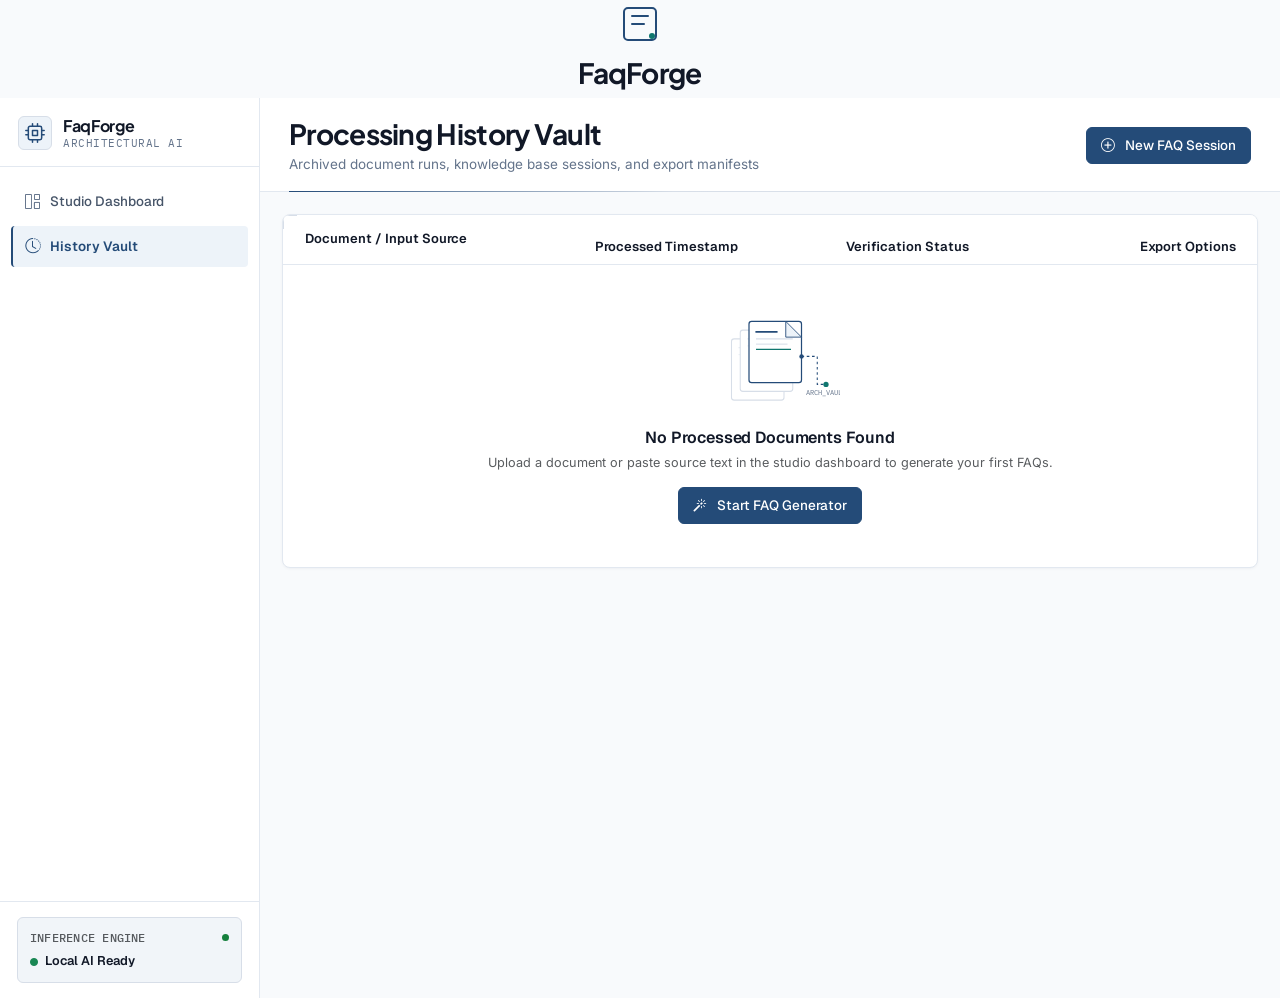
==== commit 53b313a5: "feat(ui): premium architectural redesign with multi-font typography, clean dashboard, and white hove" ====
--- a/frontend/history.html
+++ b/frontend/history.html
@@ -5,6 +5,12 @@
     <meta name="viewport" content="width=device-width, initial-scale=1.0">
     <title>FaqForge — Processing History Vault</title>
     <meta name="description" content="View and export previously processed documents and generated FAQs.">
+    
+    <!-- Preconnect & Multi-Font Typography System -->
+    <link rel="preconnect" href="https://fonts.googleapis.com">
+    <link rel="preconnect" href="https://fonts.gstatic.com" crossorigin>
+    <link href="https://fonts.googleapis.com/css2?family=Plus+Jakarta+Sans:wght@500;600;700&family=Geist:wght@400;500;600&family=Inter:wght@400;500&family=IBM+Plex+Mono:wght@400;500&display=swap" rel="stylesheet">
+    
     <link href="https://cdn.jsdelivr.net/npm/bootstrap@5.3.0/dist/css/bootstrap.min.css" rel="stylesheet">
     <link rel="stylesheet" href="https://cdn.jsdelivr.net/npm/bootstrap-icons@1.11.1/font/bootstrap-icons.css">
     <link rel="stylesheet" href="css/style.css">
@@ -13,24 +19,40 @@
     <!-- Splash Screen -->
     <div id="splash-screen" class="splash-screen">
         <div class="text-center">
-            <i class="bi bi-cpu splash-icon"></i>
+            <svg class="splash-icon mb-2" width="48" height="48" viewBox="0 0 48 48" fill="none" xmlns="http://www.w3.org/2000/svg">
+                <rect x="8" y="8" width="32" height="32" rx="4" stroke="#244B78" stroke-width="2"/>
+                <path d="M16 16H32" stroke="#244B78" stroke-width="2" stroke-linecap="round"/>
+                <path d="M16 24H28" stroke="#244B78" stroke-width="2" stroke-linecap="round"/>
+                <circle cx="36" cy="36" r="3" fill="#0F766E"/>
+            </svg>
             <h1 class="splash-text">FaqForge</h1>
         </div>
     </div>
 
-    <!-- Notification Toasts -->
-    <div class="toast-container position-fixed bottom-0 end-0 p-3"></div>
+    <!-- Notification Toasts Container -->
+    <div class="toast-container position-fixed bottom-0 end-0 p-3" style="z-index: 1080;"></div>
 
     <div class="app-container">
-        <!-- Sidebar (White with Gray Border) -->
+        <!-- Sidebar Navigation -->
         <aside class="sidebar">
             <a class="brand-wrapper" href="/">
                 <div class="brand-icon">
-                    <i class="bi bi-cpu-fill"></i>
+                    <svg width="20" height="20" viewBox="0 0 24 24" fill="none" stroke="currentColor" stroke-width="1.8" stroke-linecap="round" stroke-linejoin="round">
+                        <rect x="4" y="4" width="16" height="16" rx="2"/>
+                        <rect x="9" y="9" width="6" height="6"/>
+                        <line x1="9" y1="1" x2="9" y2="4"/>
+                        <line x1="15" y1="1" x2="15" y2="4"/>
+                        <line x1="9" y1="20" x2="9" y2="23"/>
+                        <line x1="15" y1="20" x2="15" y2="23"/>
+                        <line x1="20" y1="9" x2="23" y2="9"/>
+                        <line x1="20" y1="14" x2="23" y2="14"/>
+                        <line x1="1" y1="9" x2="4" y2="9"/>
+                        <line x1="1" y1="14" x2="4" y2="14"/>
+                    </svg>
                 </div>
                 <div class="brand-info">
                     <span class="brand-title">FaqForge</span>
-                    <span class="brand-badge">Offline AI Tool</span>
+                    <span class="brand-badge">Architectural AI</span>
                 </div>
             </a>
 
@@ -50,10 +72,10 @@
             <div class="sidebar-footer">
                 <div class="ai-engine-card">
                     <div class="engine-status-row">
-                        <span class="text-muted" style="font-size: 11px; text-transform: uppercase; font-weight: 600;">AI Engine</span>
+                        <span class="technical-mono text-muted">INFERENCE ENGINE</span>
                         <span class="status-dot-sm"></span>
                     </div>
-                    <div class="small text-truncate fw-semibold" id="sidebarEngineStatus" style="color: var(--text-primary);">
+                    <div class="small text-truncate fw-semibold" id="sidebarEngineStatus" style="color: var(--text-primary); font-family: var(--font-ui);">
                         <i class="bi bi-circle-fill text-success me-1" style="font-size: 8px;"></i> Local AI Ready
                     </div>
                 </div>
@@ -65,7 +87,7 @@
             <header class="topbar">
                 <div class="topbar-title-group">
                     <h1 class="page-title mb-1">Processing History Vault</h1>
-                    <p>View previously processed documents and generated FAQs</p>
+                    <p>Archived document runs, knowledge base sessions, and export manifests</p>
                 </div>
                 <div>
                     <a href="/" class="btn btn-primary px-3">
@@ -74,28 +96,59 @@
                 </div>
             </header>
             
-            <div class="card p-0 overflow-hidden shadow-subtle">
-                <div class="table-responsive">
-                    <table class="table table-hover mb-0 align-middle">
-                        <thead>
-                            <tr>
-                                <th class="ps-4">Document / Input Source</th>
-                                <th>Processed Timestamp</th>
-                                <th>Verification Status</th>
-                                <th class="text-end pe-4">Export Options</th>
-                            </tr>
-                        </thead>
-                        <tbody id="historyTableBody">
-                            <!-- Populated dynamically via JS -->
-                        </tbody>
-                    </table>
-                </div>
-
-                <div id="historyEmpty" class="text-center p-5 d-none">
-                    <i class="bi bi-folder2-open text-muted fs-1 mb-2 d-inline-block"></i>
-                    <h3 class="card-heading">No Processed Documents Found</h3>
-                    <p class="text-muted small mb-3">Upload a document or paste text in the studio dashboard to generate your first FAQs.</p>
-                    <a href="/" class="btn btn-primary px-3"><i class="bi bi-magic me-1"></i> Start FAQ Generator</a>
+            <div class="p-4">
+                <div class="card p-0 overflow-hidden shadow-subtle card-blueprint">
+                    <div class="table-responsive">
+                        <table class="table table-hover mb-0 align-middle">
+                            <thead style="background-color: var(--bg-secondary); border-bottom: 1px solid var(--border-color);">
+                                <tr>
+                                    <th class="ps-4 py-3" style="font-family: var(--font-ui); font-size: 13px; font-weight: 600; color: var(--text-primary);">Document / Input Source</th>
+                                    <th style="font-family: var(--font-ui); font-size: 13px; font-weight: 600; color: var(--text-primary);">Processed Timestamp</th>
+                                    <th style="font-family: var(--font-ui); font-size: 13px; font-weight: 600; color: var(--text-primary);">Verification Status</th>
+                                    <th class="text-end pe-4" style="font-family: var(--font-ui); font-size: 13px; font-weight: 600; color: var(--text-primary);">Export Options</th>
+                                </tr>
+                            </thead>
+                            <tbody id="historyTableBody">
+                                <!-- Populated dynamically via JS -->
+                            </tbody>
+                        </table>
+                    </div>
+
+                    <!-- Custom Technical Empty History Vault SVG Illustration (Section 12) -->
+                    <div id="historyEmpty" class="empty-state-box d-none">
+                        <div class="empty-state-illustration">
+                            <svg class="empty-state-svg" viewBox="0 0 160 110" fill="none" xmlns="http://www.w3.org/2000/svg">
+                                <!-- Document Page 3 (Bottom) -->
+                                <rect x="36" y="32" width="60" height="70" rx="3" stroke="#D7DEE8" stroke-width="1.2" fill="#FFFFFF"/>
+                                <line x1="44" y1="42" x2="70" y2="42" stroke="#E8EDF3" stroke-width="1.5"/>
+                                <line x1="44" y1="50" x2="86" y2="50" stroke="#E8EDF3" stroke-width="1"/>
+
+                                <!-- Document Page 2 (Middle) -->
+                                <rect x="46" y="22" width="60" height="70" rx="3" stroke="#D7DEE8" stroke-width="1.2" fill="#FFFFFF"/>
+                                <line x1="54" y1="32" x2="80" y2="32" stroke="#E8EDF3" stroke-width="1.5"/>
+                                <line x1="54" y1="40" x2="96" y2="40" stroke="#E8EDF3" stroke-width="1"/>
+
+                                <!-- Document Page 1 (Top) -->
+                                <rect x="56" y="12" width="60" height="70" rx="3" stroke="#244B78" stroke-width="1.4" fill="#FFFFFF"/>
+                                <path d="M98 12L116 30H98V12Z" fill="#EDF3F9" stroke="#244B78" stroke-width="1"/>
+                                <line x1="64" y1="24" x2="88" y2="24" stroke="#244B78" stroke-width="1.8" stroke-linecap="round"/>
+                                <line x1="64" y1="32" x2="106" y2="32" stroke="#D7DEE8" stroke-width="1.2"/>
+                                <line x1="64" y1="38" x2="100" y2="38" stroke="#D7DEE8" stroke-width="1.2"/>
+                                <line x1="64" y1="44" x2="104" y2="44" stroke="#0F766E" stroke-width="1.2"/>
+
+                                <!-- Geometric Right-Angle Connecting Path with Anchor Dots -->
+                                <path d="M116 52H134V84H144" stroke="#244B78" stroke-width="1.2" stroke-dasharray="3 3"/>
+                                <circle cx="116" cy="52" r="2.5" fill="#244B78"/>
+                                <circle cx="144" cy="84" r="3" fill="#0F766E"/>
+                                <text x="144" y="96" font-family="'IBM Plex Mono', monospace" font-size="8" fill="#64748B" text-anchor="middle">ARCH_VAULT</text>
+                            </svg>
+                        </div>
+                        <h3 class="card-heading mb-1">No Processed Documents Found</h3>
+                        <p class="text-muted small mb-3">Upload a document or paste source text in the studio dashboard to generate your first FAQs.</p>
+                        <a href="/" class="btn btn-primary px-3">
+                            <i class="bi bi-magic me-1"></i> Start FAQ Generator
+                        </a>
+                    </div>
                 </div>
             </div>
         </main>
@@ -134,24 +187,37 @@
                     row.innerHTML = `
                         <td class="ps-4 py-3">
                             <div class="d-flex align-items-center">
-                                <div class="rounded p-2 me-3 d-flex align-items-center justify-content-center" style="background-color: var(--bg-secondary); width: 34px; height: 34px;">
+                                <div class="rounded p-2 me-3 d-flex align-items-center justify-content-center" style="background-color: var(--bg-secondary); border: 1px solid var(--line-arch); width: 36px; height: 36px;">
                                     <i class="bi ${fileIcon} ${iconColor} fs-5"></i>
                                 </div>
                                 <div>
-                                    <h5 class="mb-0 card-heading" style="font-size: 14px;">${doc.filename}</h5>
-                                    <span class="text-muted text-uppercase" style="font-size: 11px;">${doc.file_type || ext}</span>
+                                    <a href="results.html?doc_id=${doc.id}" class="text-decoration-none fw-semibold text-primary" style="font-family: var(--font-ui); font-size: 14px;">
+                                        ${doc.filename} <i class="bi bi-box-arrow-up-right ms-1 text-muted" style="font-size: 11px;"></i>
+                                    </a>
+                                    <div class="text-muted technical-mono" style="font-size: 11px;">ID: DOC-${String(doc.id).padStart(4, '0')} · ${doc.faq_count || 0} Questions Extracted</div>
                                 </div>
                             </div>
                         </td>
-                        <td class="py-3 text-muted" style="font-size: 13px;">${date}</td>
                         <td class="py-3">
-                            <span class="badge-status verified">
-                                <i class="bi bi-shield-check"></i> Processed & Grounded
-                            </span>
-                        </td>
-                        <td class="pe-4 py-3 text-end">
-                            <a href="/api/export/${doc.id}/pdf" class="btn btn-sm btn-outline-secondary me-1 px-3" title="Download PDF"><i class="bi bi-file-earmark-pdf text-danger me-1"></i> PDF</a>
-                            <a href="/api/export/${doc.id}/docx" class="btn btn-sm btn-outline-secondary px-3" title="Download Word DOCX"><i class="bi bi-file-earmark-word me-1" style="color: var(--primary-blue);"></i> DOCX</a>
+                            <span class="technical-mono text-secondary" style="font-size: 12px;">${date}</span>
+                        </td>
+                        <td class="py-3">
+                            <span class="badge-status verified"><i class="bi bi-shield-check"></i> Grounded</span>
+                        </td>
+                        <td class="text-end pe-4 py-3">
+                            <a href="results.html?doc_id=${doc.id}" class="btn btn-sm btn-outline-primary px-3 me-1">
+                                <i class="bi bi-eye me-1"></i> View FAQs
+                            </a>
+                            <div class="dropdown d-inline-block">
+                                <button class="btn btn-sm btn-outline-secondary dropdown-toggle px-3" type="button" data-bs-toggle="dropdown">
+                                    <i class="bi bi-download me-1"></i> Export
+                                </button>
+                                <ul class="dropdown-menu dropdown-menu-end shadow-sm border p-1" style="border-color: var(--border-color);">
+                                    <li><a class="dropdown-item py-1 small" href="/api/export/${doc.id}/pdf"><i class="bi bi-file-earmark-pdf me-2 text-danger"></i> PDF Document</a></li>
+                                    <li><a class="dropdown-item py-1 small" href="/api/export/${doc.id}/docx"><i class="bi bi-file-earmark-word me-2" style="color: var(--primary-accent);"></i> Word Document (DOCX)</a></li>
+                                    <li><a class="dropdown-item py-1 small" href="/api/export/${doc.id}/txt"><i class="bi bi-file-earmark-text me-2 text-secondary"></i> Plain Text (TXT)</a></li>
+                                </ul>
+                            </div>
                         </td>
                     `;
                     tableBody.appendChild(row);
@@ -159,7 +225,6 @@
             } catch (e) {
                 console.error(e);
                 emptyState.classList.remove('d-none');
-                emptyState.innerHTML = '<i class="bi bi-exclamation-triangle text-danger fs-1 mb-2 d-inline-block"></i><h3 class="card-heading">Unable to Load Vault</h3><p class="text-muted small">Could not connect to the local SQLite database.</p>';
             }
         });
     </script>
--- a/frontend/css/style.css
+++ b/frontend/css/style.css
@@ -1,143 +1,178 @@
 /* ==========================================================================
-   FaqForge — Professional Minimalist Light Design System
-   Linear & Vercel Inspired Commercial SaaS Aesthetic
+   FaqForge — Architectural Blueprint Design System & UI/UX Overhaul
+   Multi-Font Typography (Jakarta Sans, Geist, Inter, IBM Plex Mono)
+   Light-Only Theme | Architectural Lines | Custom Technical Graphics
    ========================================================================== */
 
-@import url('https://fonts.googleapis.com/css2?family=Inter:wght@400;500;600;700&family=JetBrains+Mono:wght@400;500&display=swap');
-
-/* --- Centralized Design Tokens (Light Theme Only) --- */
+@import url('https://fonts.googleapis.com/css2?family=Plus+Jakarta+Sans:wght@500;600;700&family=Geist:wght@400;500;600&family=Inter:wght@400;500&family=IBM+Plex+Mono:wght@400;500&display=swap');
+
+/* --- Coordinated Design Tokens (Strict Light Theme Only) --- */
 :root {
-  /* Surfaces & Backgrounds */
+  /* Surface Colors */
   --bg-app: #F8FAFC;
   --bg-surface: #FFFFFF;
   --bg-secondary: #F1F5F9;
   --bg-selected: #EDF3F9;
-  
-  /* Text & Typography */
+  --soft-blue-bg: #EDF3F9;
+
+  /* Text & Readability */
   --text-primary: #111827;
   --text-secondary: #475569;
   --text-muted: #64748B;
-  
-  /* Structural Borders */
+
+  /* Structural & Architectural Lines */
   --border-color: #E2E8F0;
-  --border-subtle: #F1F5F9;
+  --line-arch: #D7DEE8;
+  --line-guide: #E8EDF3;
   --border-focus: #244B78;
-  
-  /* Primary Action Colors (Navy Blue) */
-  --primary-blue: #244B78;
+
+  /* Primary Action Palette (Navy Blue) */
+  --primary-accent: #244B78;
   --primary-hover: #193A60;
-  
+  --primary-blue: #244B78; /* compatibility alias */
+
   /* Secondary Accent (Teal) */
+  --secondary-accent: #0F766E;
   --accent-teal: #0F766E;
   --accent-teal-subtle: #F0FDFA;
   --accent-teal-border: #CCFBF1;
-  
-  /* Status Colors */
+
+  /* Status Tokens */
   --status-success: #15803D;
   --status-success-bg: #ECFDF5;
   --status-success-border: #A7F3D0;
-  
+
   --status-warning: #B45309;
   --status-warning-bg: #FFFBEB;
   --status-warning-border: #FDE68A;
-  
+
   --status-error: #B91C1C;
   --status-error-bg: #FEF2F2;
   --status-error-border: #FECACA;
-  
+
+  /* Typography System */
+  --font-title: 'Plus Jakarta Sans', system-ui, -apple-system, sans-serif;
+  --font-ui: 'Geist', 'Geist Sans', -apple-system, BlinkMacSystemFont, "Segoe UI", Roboto, sans-serif;
+  --font-body: 'Inter', system-ui, -apple-system, sans-serif;
+  --font-mono: 'IBM Plex Mono', ui-monospace, SFMono-Regular, Menlo, monospace;
+
   /* Component Radii */
-  --radius-sm: 6px;
-  --radius-input: 8px;
-  --radius-btn: 8px;
-  --radius-card: 10px;
+  --radius-sm: 4px;
+  --radius-input: 6px;
+  --radius-btn: 6px;
+  --radius-card: 8px;
   --radius-pill: 9999px;
-  
-  /* Extremely Subtle Shadow */
-  --shadow-subtle: 0 1px 2px 0 rgba(0, 0, 0, 0.04);
-  --shadow-dropdown: 0 4px 12px -1px rgba(0, 0, 0, 0.08), 0 2px 4px -1px rgba(0, 0, 0, 0.04);
-  
+
+  /* Architectural Blueprint Shadows (Very subtle) */
+  --shadow-subtle: 0 1px 3px 0 rgba(15, 23, 42, 0.04);
+  --shadow-card: 0 1px 3px 0 rgba(15, 23, 42, 0.04), 0 1px 2px -1px rgba(15, 23, 42, 0.02);
+  --shadow-dropdown: 0 4px 14px -2px rgba(15, 23, 42, 0.08);
+
   /* Transitions */
-  --transition-fast: 0.15s ease;
+  --transition-fast: 0.15s cubic-bezier(0.16, 1, 0.3, 1);
+  --transition-smooth: 0.25s cubic-bezier(0.16, 1, 0.3, 1);
 }
 
 /* --- Base & Reset --- */
-* {
+*, *::before, *::after {
   box-sizing: border-box;
 }
 
-body {
-  font-family: 'Inter', -apple-system, BlinkMacSystemFont, "Segoe UI", Roboto, sans-serif;
-  background-color: var(--bg-app);
-  color: var(--text-secondary);
-  font-size: 14.5px;
-  line-height: 1.55;
+html, body {
   margin: 0;
   padding: 0;
   min-height: 100vh;
+  background-color: var(--bg-app);
+  color: var(--text-secondary);
+  font-family: var(--font-body);
+  font-size: 14.5px;
+  line-height: 1.55;
   -webkit-font-smoothing: antialiased;
   -moz-osx-font-smoothing: grayscale;
 }
 
-/* --- Strict Typography Scale --- */
-h1, h2, h3, h4, h5, h6, .card-title {
+/* --- Typography Hierarchy --- */
+
+/* Main Page Title: Plus Jakarta Sans 28–32px, 600–700 */
+h1, .page-title {
+  font-family: var(--font-title);
+  font-size: 28px;
+  font-weight: 700;
+  line-height: 1.25;
   color: var(--text-primary);
+  letter-spacing: -0.025em;
+  margin-top: 0;
+}
+
+/* Major Section Heading: Plus Jakarta Sans 19–22px, 600 */
+h2, .section-heading {
+  font-family: var(--font-title);
+  font-size: 20px;
   font-weight: 600;
-  letter-spacing: -0.02em;
-}
-
-/* Main Page Heading: 28–30px, semibold */
-h1, .page-title {
-  font-size: 28px;
-  line-height: 1.25;
+  line-height: 1.35;
+  color: var(--text-primary);
+  letter-spacing: -0.015em;
+}
+
+/* Card Heading: Geist Sans 15–17px, 600 */
+h3, h4, h5, .card-heading {
+  font-family: var(--font-ui);
+  font-size: 16px;
   font-weight: 600;
-}
-
-/* Section Heading: 18–20px, semibold */
-h2, .section-heading {
-  font-size: 19px;
-  line-height: 1.35;
-  font-weight: 600;
-}
-
-/* Card Heading: 15–17px, semibold */
-h3, h4, h5, .card-heading {
-  font-size: 16px;
   line-height: 1.4;
-  font-weight: 600;
-}
-
-/* Question Heading: 16–18px, semibold */
+  color: var(--text-primary);
+  letter-spacing: -0.01em;
+}
+
+/* FAQ Question: Geist Sans 16–18px, 600 */
 .question-text {
+  font-family: var(--font-ui);
   font-size: 16.5px;
   font-weight: 600;
   line-height: 1.45;
   color: var(--text-primary);
-}
-
-/* Answer text: 14–15px */
+  letter-spacing: -0.01em;
+}
+
+/* FAQ Answer: Inter 14–15px, 400 */
 .answer-text {
+  font-family: var(--font-body);
   font-size: 14.5px;
+  font-weight: 400;
   line-height: 1.6;
   color: var(--text-secondary);
 }
 
-/* Supporting text: 13–14px */
-.supporting-text {
+/* Body Text: Inter 14–15px, 400 */
+p, .body-text {
+  font-family: var(--font-body);
+  font-size: 14.5px;
+  font-weight: 400;
+  line-height: 1.55;
+  color: var(--text-secondary);
+  margin-bottom: 0.5rem;
+}
+
+/* Navigation & Controls: Geist Sans 13–14px, 500 */
+nav, .nav-link, button, .btn, .form-label, .form-select, .form-control {
+  font-family: var(--font-ui);
   font-size: 13.5px;
-  line-height: 1.5;
-  color: var(--text-secondary);
-}
-
-/* Metadata: 12px */
+  font-weight: 500;
+}
+
+/* Metadata: Inter or IBM Plex Mono 12px, 400–500 */
 small, .text-xs, .metadata-text {
   font-size: 12px;
   line-height: 1.4;
   color: var(--text-muted);
 }
 
-p {
-  margin-bottom: 0.5rem;
-  color: var(--text-secondary);
+/* Technical Annotations: IBM Plex Mono 11–13px, 400–500 */
+.technical-mono, .badge-type-tag, .font-mono, .arch-tag, .step-mono, .faq-index-pill {
+  font-family: var(--font-mono);
+  font-size: 11.5px;
+  font-weight: 500;
+  letter-spacing: 0.02em;
 }
 
 /* --- Layout Structure --- */
@@ -146,65 +181,68 @@
   height: 100vh;
   width: 100vw;
   overflow: hidden;
-}
-
-/* --- Sidebar (230px, White Background, Thin Gray Border) --- */
+  background-color: var(--bg-app);
+}
+
+/* --- Sidebar (Refined Architectural Style) --- */
 .sidebar {
-  width: 230px;
+  width: 260px;
+  background-color: var(--bg-surface);
+  border-right: 1px solid var(--border-color);
+  display: flex;
+  flex-direction: column;
   flex-shrink: 0;
-  background-color: var(--bg-surface);
-  border-right: 1px solid var(--border-color);
+  position: relative;
+  z-index: 10;
+}
+
+.brand-wrapper {
+  padding: 1.25rem 1.25rem 1rem 1.25rem;
+  display: flex;
+  align-items: center;
+  gap: 0.75rem;
+  text-decoration: none;
+  border-bottom: 1px solid var(--border-color);
+  position: relative;
+}
+
+.brand-icon {
+  width: 34px;
+  height: 34px;
+  border-radius: var(--radius-input);
+  background-color: var(--bg-selected);
+  border: 1px solid var(--line-arch);
+  color: var(--primary-accent);
+  display: flex;
+  align-items: center;
+  justify-content: center;
+  font-size: 1.05rem;
+}
+
+.brand-info {
   display: flex;
   flex-direction: column;
-  padding: 1.25rem 1rem;
-  z-index: 20;
-}
-
-.brand-wrapper {
-  display: flex;
-  align-items: center;
-  gap: 0.65rem;
-  padding: 0.4rem 0.5rem;
-  margin-bottom: 1.5rem;
-  text-decoration: none;
-}
-
-.brand-icon {
-  width: 30px;
-  height: 30px;
-  background-color: var(--primary-blue);
-  border-radius: var(--radius-sm);
-  display: flex;
-  align-items: center;
-  justify-content: center;
-  color: #FFFFFF;
-  font-size: 1rem;
-  flex-shrink: 0;
-}
-
-.brand-info {
-  display: flex;
-  flex-direction: column;
 }
 
 .brand-title {
-  font-size: 15px;
+  font-family: var(--font-title);
+  font-size: 16px;
   font-weight: 700;
   color: var(--text-primary);
+  line-height: 1.2;
   letter-spacing: -0.02em;
-  line-height: 1.2;
 }
 
 .brand-badge {
-  font-size: 10px;
-  font-weight: 600;
-  color: var(--accent-teal);
+  font-family: var(--font-mono);
+  font-size: 10.5px;
+  color: var(--text-muted);
   text-transform: uppercase;
   letter-spacing: 0.05em;
 }
 
-/* Sidebar Navigation Items */
 .sidebar-nav {
+  padding: 1rem 0.75rem;
   display: flex;
   flex-direction: column;
   gap: 0.25rem;
@@ -214,60 +252,61 @@
   display: flex;
   align-items: center;
   gap: 0.65rem;
-  padding: 0.6rem 0.75rem;
+  padding: 0.6rem 0.85rem;
   border-radius: var(--radius-sm);
-  color: var(--text-secondary) !important;
+  color: var(--text-secondary);
+  text-decoration: none;
+  transition: all var(--transition-fast);
+  border-left: 2px solid transparent;
+  font-family: var(--font-ui);
+  font-size: 13.5px;
   font-weight: 500;
-  font-size: 13.5px;
-  text-decoration: none;
-  transition: var(--transition-fast);
 }
 
 .sidebar-nav .nav-link i {
-  font-size: 1rem;
+  font-size: 1.05rem;
   color: var(--text-muted);
-  transition: var(--transition-fast);
+  transition: color var(--transition-fast);
 }
 
 .sidebar-nav .nav-link:hover {
   background-color: var(--bg-secondary);
-  color: var(--text-primary) !important;
+  color: var(--text-primary);
 }
 
 .sidebar-nav .nav-link:hover i {
-  color: var(--text-primary);
+  color: var(--primary-accent);
 }
 
 .sidebar-nav .nav-link.active {
   background-color: var(--bg-selected);
-  color: var(--primary-blue) !important;
+  color: var(--primary-accent);
+  border-left-color: var(--primary-accent);
   font-weight: 600;
 }
 
 .sidebar-nav .nav-link.active i {
-  color: var(--primary-blue);
-}
-
-/* Sidebar Footer (AI Engine Status) */
+  color: var(--primary-accent);
+}
+
 .sidebar-footer {
-  margin-top: auto;
-  display: flex;
-  flex-direction: column;
-  gap: 0.75rem;
+  padding: 1rem 1.15rem;
+  border-top: 1px solid var(--border-color);
+  background-color: var(--bg-surface);
 }
 
 .ai-engine-card {
+  padding: 0.75rem 0.85rem;
+  border-radius: var(--radius-input);
   background-color: var(--bg-secondary);
-  border: 1px solid var(--border-color);
-  border-radius: var(--radius-sm);
-  padding: 0.75rem 0.85rem;
+  border: 1px solid var(--line-arch);
 }
 
 .engine-status-row {
   display: flex;
   align-items: center;
   justify-content: space-between;
-  margin-bottom: 0.25rem;
+  margin-bottom: 0.35rem;
 }
 
 .status-dot-sm {
@@ -278,50 +317,63 @@
   display: inline-block;
 }
 
-/* --- Main Content Workspace --- */
+/* --- Main Workspace Area --- */
 .main-content {
   flex: 1;
+  display: flex;
+  flex-direction: column;
+  height: 100vh;
   overflow-y: auto;
-  padding: 2rem 2.25rem;
+  position: relative;
   background-color: var(--bg-app);
 }
 
-/* Dashboard Header */
+/* --- Topbar & Architectural Guide Lines --- */
 .topbar {
-  display: flex;
+  padding: 1.25rem 2rem 1.1rem 2rem;
+  background-color: var(--bg-surface);
+  border-bottom: 1px solid var(--border-color);
+  display: flex;
+  align-items: center;
   justify-content: space-between;
-  align-items: center;
-  padding-bottom: 1.25rem;
-  margin-bottom: 1.75rem;
-  border-bottom: 1px solid var(--border-color);
+  position: relative;
+  flex-shrink: 0;
+}
+
+/* Architectural Fine Header Guide Line with Anchor Point */
+.topbar::after {
+  content: '';
+  position: absolute;
+  bottom: -1px;
+  left: 2rem;
+  right: 2rem;
+  height: 1px;
+  background: linear-gradient(90deg, var(--primary-accent) 0%, var(--line-arch) 40%, transparent 100%);
+  pointer-events: none;
 }
 
 .topbar-title-group h1 {
-  font-size: 26px;
-  font-weight: 600;
-  color: var(--text-primary);
   margin-bottom: 0.2rem;
 }
 
 .topbar-title-group p {
-  color: var(--text-secondary);
+  margin: 0;
   font-size: 13.5px;
-  margin-bottom: 0;
-}
-
-/* Compact Status Badge */
+  color: var(--text-muted);
+}
+
 .status-badge {
   display: inline-flex;
   align-items: center;
-  gap: 0.45rem;
-  background-color: var(--bg-surface);
+  gap: 0.5rem;
+  padding: 0.35rem 0.8rem;
+  border-radius: var(--radius-pill);
+  background-color: var(--bg-secondary);
   border: 1px solid var(--border-color);
-  padding: 0.35rem 0.85rem;
-  border-radius: var(--radius-pill);
-  font-size: 12.5px;
+  font-family: var(--font-mono);
+  font-size: 12px;
   font-weight: 500;
-  color: var(--text-primary);
-  box-shadow: var(--shadow-subtle);
+  color: var(--text-secondary);
 }
 
 .status-dot {
@@ -331,215 +383,300 @@
   background-color: var(--status-success);
 }
 
+@media (prefers-reduced-motion: reduce) {
+  .processing-line-anim {
+    animation: none !important;
+  }
+}
+
 /* --- Dashboard Grid & Cards --- */
 .dashboard-grid {
   display: grid;
-  grid-template-columns: 1.7fr 1.05fr;
+  grid-template-columns: 1fr 390px;
   gap: 1.5rem;
+  padding: 1.25rem 2rem 2rem 2rem;
+  flex: 1;
 }
 
 .card {
-  background-color: var(--bg-surface) !important;
-  border: 1px solid var(--border-color) !important;
-  border-radius: var(--radius-card) !important;
-  box-shadow: var(--shadow-subtle) !important;
-  color: var(--text-secondary) !important;
+  background-color: var(--bg-surface);
+  border: 1px solid var(--border-color);
+  border-radius: var(--radius-card);
+  box-shadow: var(--shadow-card);
+  position: relative;
   transition: border-color var(--transition-fast);
 }
 
-.card:hover {
-  border-color: #CBD5E1 !important;
-}
-
-/* --- Input Panel & Tabs --- */
+.card-blueprint {
+  position: relative;
+}
+
+.card-blueprint::before {
+  content: '';
+  position: absolute;
+  top: 0;
+  left: 0;
+  width: 14px;
+  height: 14px;
+  border-top: 1.5px solid var(--line-arch);
+  border-left: 1.5px solid var(--line-arch);
+  pointer-events: none;
+}
+
+/* Tabs Styling */
 .nav-tabs-custom {
-  display: inline-flex;
+  display: flex;
+  gap: 0.35rem;
+  border-bottom: none;
   background-color: var(--bg-secondary);
+  padding: 3px;
+  border-radius: var(--radius-sm);
   border: 1px solid var(--border-color);
-  border-radius: var(--radius-sm);
-  padding: 3px;
-  gap: 3px;
 }
 
 .nav-tabs-custom .nav-link {
+  border: none;
+  background: transparent;
+  color: var(--text-secondary);
+  padding: 0.35rem 0.85rem;
+  font-family: var(--font-ui);
   font-size: 13px;
   font-weight: 500;
-  color: var(--text-muted) !important;
-  border: none !important;
-  border-radius: calc(var(--radius-sm) - 2px);
-  padding: 0.4rem 0.9rem;
-  background: transparent !important;
-  transition: var(--transition-fast);
-}
-
-.nav-tabs-custom .nav-link:hover {
-  color: var(--text-primary) !important;
+  border-radius: var(--radius-sm);
+  transition: all var(--transition-fast);
 }
 
 .nav-tabs-custom .nav-link.active {
-  background-color: var(--bg-surface) !important;
-  color: var(--primary-blue) !important;
+  background-color: var(--bg-surface);
+  color: var(--primary-accent);
+  box-shadow: 0 1px 2px rgba(0, 0, 0, 0.05);
   font-weight: 600;
-  box-shadow: var(--shadow-subtle);
-}
-
-/* Document Upload Dropzone */
+}
+
+/* --- Document Upload Interface (Section 9) --- */
 .upload-zone {
-  border: 1.5px dashed var(--border-color) !important;
-  border-radius: var(--radius-card) !important;
-  padding: 2.5rem 1.5rem;
+  border: 1.5px dashed var(--line-arch);
+  border-radius: var(--radius-card);
+  padding: 2.25rem 1.5rem;
   text-align: center;
-  background-color: var(--bg-app) !important;
+  background-color: var(--bg-app);
   cursor: pointer;
-  transition: var(--transition-fast);
+  transition: all var(--transition-smooth);
+  position: relative;
+  min-height: 290px;
 }
 
 .upload-zone:hover, .upload-zone.dragover {
-  border-color: var(--primary-blue) !important;
-  background-color: var(--bg-selected) !important;
-}
-
-.upload-icon {
-  font-size: 2rem;
-  color: var(--primary-blue);
-  margin-bottom: 0.6rem;
-  display: inline-block;
+  border-color: var(--primary-accent);
+  background-color: var(--soft-blue-bg);
+}
+
+.upload-tech-illustration {
+  margin-bottom: 1rem;
+  display: flex;
+  justify-content: center;
+}
+
+.upload-tech-svg {
+  width: 58px;
+  height: 58px;
+  transition: transform var(--transition-fast);
+}
+
+.upload-zone:hover .upload-tech-svg {
+  transform: translateY(-2px);
 }
 
 .format-pill {
   display: inline-flex;
   align-items: center;
-  gap: 0.3rem;
-  font-size: 11.5px;
+  gap: 0.35rem;
+  padding: 0.22rem 0.65rem;
+  background-color: var(--bg-surface);
+  border: 1px solid var(--border-color);
+  border-radius: var(--radius-pill);
+  font-family: var(--font-mono);
+  font-size: 11px;
   font-weight: 500;
-  padding: 0.2rem 0.6rem;
-  border-radius: var(--radius-pill);
-  background-color: var(--bg-surface);
+  color: var(--text-secondary);
+}
+
+.selected-file-box {
+  display: flex;
+  align-items: center;
+  justify-content: space-between;
+  padding: 0.65rem 0.85rem;
+  background-color: var(--bg-surface);
+  border: 1px solid var(--line-arch);
+  border-left: 3px solid var(--primary-accent);
+  border-radius: var(--radius-input);
+  font-family: var(--font-ui);
+  font-size: 13.5px;
+  color: var(--text-primary);
+  text-align: left;
+}
+
+/* Forms & Inputs */
+.form-label {
+  font-family: var(--font-ui);
+  font-size: 13px;
+  font-weight: 600;
+  color: var(--text-primary);
+  margin-bottom: 0.35rem;
+}
+
+.form-select, .form-control {
   border: 1px solid var(--border-color);
-  color: var(--text-secondary);
-}
-
-/* Selected File Box */
-.selected-file-box {
-  display: flex;
-  align-items: center;
-  justify-content: space-between;
-  padding: 0.6rem 0.85rem;
-  background-color: var(--bg-selected);
-  border: 1px solid var(--border-color);
-  border-radius: var(--radius-sm);
-  color: var(--primary-blue);
-  font-size: 13px;
+  border-radius: var(--radius-input);
+  padding: 0.55rem 0.75rem;
+  font-family: var(--font-ui);
+  font-size: 13.5px;
+  color: var(--text-primary);
+  background-color: var(--bg-surface);
+  transition: border-color var(--transition-fast), box-shadow var(--transition-fast);
+}
+
+.form-select:focus, .form-control:focus {
+  border-color: var(--primary-accent);
+  box-shadow: 0 0 0 2px rgba(36, 75, 120, 0.12);
+  outline: none;
+}
+
+/* Buttons */
+.btn {
+  font-family: var(--font-ui);
+  font-size: 13.5px;
   font-weight: 500;
-}
-
-/* --- Form Controls --- */
-.form-label {
-  font-size: 12px;
-  font-weight: 600;
-  text-transform: uppercase;
-  letter-spacing: 0.04em;
-  color: var(--text-secondary);
-  margin-bottom: 0.35rem;
-}
-
-.form-control, .form-select, textarea {
-  background-color: var(--bg-surface) !important;
-  border: 1px solid var(--border-color) !important;
-  color: var(--text-primary) !important;
-  border-radius: var(--radius-input) !important;
-  font-size: 13.5px;
-  padding: 0.55rem 0.85rem;
-  transition: border-color var(--transition-fast);
-}
-
-.form-control:focus, .form-select:focus, textarea:focus {
-  border-color: var(--border-focus) !important;
-  box-shadow: 0 0 0 2px rgba(36, 75, 120, 0.15) !important;
-  outline: none;
-}
-
-/* --- Buttons (Standardized Multiples of 4/8px) --- */
-.btn {
-  font-size: 13.5px !important;
-  font-weight: 500 !important;
-  border-radius: var(--radius-btn) !important;
-  padding: 0.5rem 1.1rem;
-  transition: background-color var(--transition-fast), border-color var(--transition-fast);
+  border-radius: var(--radius-btn);
+  padding: 0.5rem 1rem;
+  transition: all var(--transition-fast);
   display: inline-flex;
   align-items: center;
   justify-content: center;
-  gap: 0.45rem;
-}
-
-/* Primary Navy Action Button */
-.btn-primary, .btn-generate {
-  background-color: var(--primary-blue) !important;
-  border-color: var(--primary-blue) !important;
+  gap: 0.4rem;
+}
+
+.btn-primary {
+  background-color: var(--primary-accent) !important;
+  border-color: var(--primary-accent) !important;
   color: #FFFFFF !important;
-}
-
-.btn-primary:hover, .btn-generate:hover,
-.btn-primary:focus, .btn-generate:focus {
+  --bs-btn-color: #FFFFFF;
+  --bs-btn-hover-color: #FFFFFF;
+  --bs-btn-active-color: #FFFFFF;
+}
+
+.btn-primary:hover, .btn-primary:focus, .btn-primary:active {
   background-color: var(--primary-hover) !important;
   border-color: var(--primary-hover) !important;
   color: #FFFFFF !important;
 }
 
+.btn-primary * {
+  color: #FFFFFF !important;
+}
+
 .btn-outline-primary {
-  background-color: transparent !important;
-  border-color: var(--border-color) !important;
-  color: var(--primary-blue) !important;
-}
-
-.btn-outline-primary:hover {
-  background-color: var(--bg-selected) !important;
-  border-color: var(--primary-blue) !important;
-  color: var(--primary-hover) !important;
+  border-color: var(--primary-accent);
+  color: var(--primary-accent);
+  background-color: transparent;
+}
+
+.btn-outline-primary:hover, .btn-outline-primary:focus, .btn-outline-primary:active {
+  background-color: var(--bg-selected);
+  border-color: var(--primary-accent);
+  color: var(--primary-accent) !important;
 }
 
 .btn-outline-secondary {
-  background-color: transparent !important;
-  border-color: var(--border-color) !important;
-  color: var(--text-secondary) !important;
+  border-color: var(--border-color);
+  color: var(--text-secondary);
+  background-color: var(--bg-surface);
 }
 
 .btn-outline-secondary:hover {
-  background-color: var(--bg-secondary) !important;
-  border-color: #CBD5E1 !important;
-  color: var(--text-primary) !important;
-}
-
-/* --- Processing Overlay & Stepper --- */
+  background-color: var(--bg-secondary);
+  border-color: var(--line-arch);
+  color: var(--text-primary);
+}
+
+.btn-generate {
+  background-color: var(--primary-accent) !important;
+  border: 1px solid var(--primary-accent) !important;
+  color: #FFFFFF !important;
+  --bs-btn-color: #FFFFFF;
+  --bs-btn-hover-color: #FFFFFF;
+  --bs-btn-active-color: #FFFFFF;
+  font-family: var(--font-ui);
+  font-size: 14px;
+  font-weight: 600;
+  padding: 0.65rem 1.25rem;
+  border-radius: var(--radius-btn);
+  position: relative;
+  transition: all var(--transition-fast);
+}
+
+.btn-generate:hover, .btn-generate:focus, .btn-generate:active {
+  background-color: var(--primary-hover) !important;
+  border-color: var(--primary-hover) !important;
+  color: #FFFFFF !important;
+  box-shadow: 0 2px 8px rgba(36, 75, 120, 0.2);
+}
+
+.btn-generate * {
+  color: #FFFFFF !important;
+}
+
+/* --- Processing Screen Overlay (Section 7) --- */
 #processingScreen {
-  position: relative;
-  z-index: 40;
+  background-color: var(--bg-app);
 }
 
 .pipeline-card {
-  background-color: var(--bg-surface) !important;
-  border: 1px solid var(--border-color) !important;
-  border-radius: var(--radius-card) !important;
+  border: 1px solid var(--border-color);
+  background-color: var(--bg-surface);
+  border-radius: var(--radius-card);
+  position: relative;
+}
+
+/* Schematic Connector In Processing */
+.pipeline-schematic-box {
+  padding: 1rem;
+  background-color: var(--bg-app);
+  border: 1px solid var(--line-arch);
+  border-radius: var(--radius-input);
+  margin-bottom: 1.25rem;
 }
 
 .processing-step {
   display: flex;
   align-items: center;
-  gap: 0.75rem;
-  padding: 0.75rem 0.9rem;
+  padding: 0.6rem 0.5rem;
+  font-family: var(--font-ui);
+  font-size: 13.5px;
+  color: var(--text-secondary);
+  border-bottom: 1px solid var(--bg-secondary);
+  transition: all var(--transition-fast);
+}
+
+.processing-step:last-child {
+  border-bottom: none;
+}
+
+.processing-step i {
+  margin-right: 0.75rem;
+  font-size: 1rem;
+  color: var(--text-muted);
+}
+
+.processing-step.active {
+  color: var(--primary-accent);
+  font-weight: 600;
+  background-color: var(--soft-blue-bg);
   border-radius: var(--radius-sm);
-  margin-bottom: 0.35rem;
-  color: var(--text-muted);
-  font-size: 13.5px;
-  font-weight: 500;
-  border: 1px solid transparent;
-}
-
-.processing-step.active {
-  background-color: var(--bg-selected);
-  border-color: #BFDBFE;
-  color: var(--primary-blue);
-  font-weight: 600;
+}
+
+.processing-step.active i {
+  color: var(--primary-accent);
 }
 
 .processing-step.done {
@@ -551,36 +688,127 @@
 }
 
 .terminal-status-bar {
+  padding: 0.6rem 0.85rem;
+  background-color: var(--bg-surface);
+  border: 1px solid var(--line-arch);
+  border-radius: var(--radius-input);
+  font-family: var(--font-mono);
+  font-size: 12px;
+  color: var(--primary-accent);
+}
+
+/* --- FAQ Cards & Results Interface (Section 10) --- */
+.faq-card {
+  border: 1px solid var(--border-color);
+  background-color: var(--bg-surface);
+  border-radius: var(--radius-card);
+  transition: border-color var(--transition-fast), box-shadow var(--transition-fast);
+  position: relative;
+  overflow: hidden;
+}
+
+.faq-card:hover {
+  border-color: var(--line-arch);
+  box-shadow: 0 3px 12px -2px rgba(15, 23, 42, 0.06);
+}
+
+/* Architectural Top Accent Line on Card */
+.faq-card::before {
+  content: '';
+  position: absolute;
+  top: 0;
+  left: 0;
+  right: 0;
+  height: 2px;
+  background-color: var(--line-guide);
+  transition: background-color var(--transition-fast);
+}
+
+.faq-card:hover::before {
+  background-color: var(--primary-accent);
+}
+
+.faq-card .card-header {
+  background-color: transparent;
+  border-bottom: 1px solid var(--border-color);
+  padding: 0.75rem 1rem;
+}
+
+.faq-index-pill {
+  padding: 0.15rem 0.45rem;
+  border-radius: var(--radius-sm);
+  background-color: var(--bg-secondary);
+  border: 1px solid var(--line-arch);
+  color: var(--primary-accent);
+}
+
+.badge-category-tag {
+  font-family: var(--font-ui);
+  font-size: 11.5px;
+  font-weight: 600;
+  padding: 0.2rem 0.55rem;
+  border-radius: var(--radius-sm);
   background-color: var(--bg-secondary);
   border: 1px solid var(--border-color);
-  color: var(--text-primary);
-  font-family: 'JetBrains Mono', monospace;
-  font-size: 12px;
+  color: var(--text-secondary);
+}
+
+.badge-type-tag {
+  font-size: 11px;
+  padding: 0.2rem 0.5rem;
   border-radius: var(--radius-sm);
-  padding: 0.65rem 1rem;
-  white-space: nowrap;
-  overflow: hidden;
-  text-overflow: ellipsis;
-  max-width: 100%;
-  display: block;
-}
-
-/* --- Results Page Metric Cards --- */
+  background-color: var(--bg-app);
+  border: 1px solid var(--line-arch);
+  color: var(--text-muted);
+  text-transform: capitalize;
+}
+
+.badge-status {
+  display: inline-flex;
+  align-items: center;
+  gap: 0.35rem;
+  padding: 0.2rem 0.6rem;
+  border-radius: var(--radius-pill);
+  font-family: var(--font-mono);
+  font-size: 11px;
+  font-weight: 500;
+}
+
+.badge-status.verified {
+  background-color: var(--status-success-bg);
+  border: 1px solid var(--status-success-border);
+  color: var(--status-success);
+}
+
+.badge-status.review {
+  background-color: var(--status-warning-bg);
+  border: 1px solid var(--status-warning-border);
+  color: var(--status-warning);
+}
+
+.badge-status.rejected {
+  background-color: var(--status-error-bg);
+  border: 1px solid var(--status-error-border);
+  color: var(--status-error);
+}
+
+/* Metric Cards in Results */
 .metric-card {
   background-color: var(--bg-surface);
   border: 1px solid var(--border-color);
   border-radius: var(--radius-card);
-  padding: 1.1rem 1.25rem;
-  display: flex;
-  align-items: center;
-  gap: 0.9rem;
+  padding: 1rem 1.15rem;
+  display: flex;
+  align-items: center;
+  gap: 0.85rem;
+  position: relative;
   box-shadow: var(--shadow-subtle);
 }
 
 .metric-icon-box {
-  width: 38px;
-  height: 38px;
-  border-radius: var(--radius-sm);
+  width: 40px;
+  height: 40px;
+  border-radius: var(--radius-input);
   display: flex;
   align-items: center;
   justify-content: center;
@@ -589,206 +817,117 @@
 }
 
 .metric-icon-box.primary {
-  background-color: var(--bg-selected);
-  color: var(--primary-blue);
+  background-color: var(--soft-blue-bg);
+  border: 1px solid var(--line-arch);
+  color: var(--primary-accent);
 }
 
 .metric-icon-box.emerald {
   background-color: var(--status-success-bg);
+  border: 1px solid var(--status-success-border);
   color: var(--status-success);
 }
 
 .metric-icon-box.teal {
   background-color: var(--accent-teal-subtle);
-  color: var(--accent-teal);
+  border: 1px solid var(--accent-teal-border);
+  color: var(--secondary-accent);
 }
 
 .metric-icon-box.amber {
   background-color: var(--status-warning-bg);
+  border: 1px solid var(--status-warning-border);
   color: var(--status-warning);
 }
 
-/* --- FAQ Cards --- */
-.faq-card {
-  background-color: var(--bg-surface) !important;
-  border: 1px solid var(--border-color) !important;
-  border-radius: var(--radius-card) !important;
-  box-shadow: var(--shadow-subtle) !important;
-}
-
-.faq-card:hover {
-  border-color: #CBD5E1 !important;
-}
-
-.faq-card .card-header {
-  background-color: transparent !important;
-  border-bottom: 1px solid var(--border-color) !important;
-  padding: 0.85rem 1.25rem;
-}
-
-.faq-card .card-body {
-  padding: 1.25rem;
-}
-
+/* --- Source Excerpt Drawer & Connector (Section 11) --- */
 .faq-citation-box {
+  padding: 0.75rem 0.9rem;
   background-color: var(--bg-app);
+  border: 1px solid var(--line-arch);
+  border-left: 3px solid var(--primary-accent);
+  border-radius: 0 var(--radius-input) var(--radius-input) 0;
+  position: relative;
+}
+
+.faq-citation-box::before {
+  content: '';
+  position: absolute;
+  top: -9px;
+  left: 12px;
+  width: 7px;
+  height: 7px;
+  border-left: 1px solid var(--line-arch);
+  border-top: 1px solid var(--line-arch);
+  background-color: var(--bg-app);
+  transform: rotate(45deg);
+}
+
+/* --- Empty States (Section 12) --- */
+.empty-state-box {
+  padding: 3rem 2rem;
+  text-align: center;
+}
+
+.empty-state-illustration {
+  margin-bottom: 1.25rem;
+  display: flex;
+  justify-content: center;
+}
+
+.empty-state-svg {
+  width: 140px;
+  height: 100px;
+}
+
+/* --- Toast Styling --- */
+.toast {
+  background-color: var(--bg-surface);
   border: 1px solid var(--border-color);
-  border-radius: var(--radius-sm);
-  padding: 0.75rem 1rem;
-  font-size: 13px;
-  line-height: 1.5;
-  color: var(--text-secondary);
-}
-
-/* Badges (Light & Readable) */
-.badge-status {
-  font-size: 11.5px;
-  font-weight: 500;
-  padding: 0.2rem 0.6rem;
-  border-radius: var(--radius-pill);
-  display: inline-flex;
-  align-items: center;
-  gap: 0.35rem;
-}
-
-.badge-status.verified {
-  background-color: var(--status-success-bg);
-  color: var(--status-success);
-  border: 1px solid var(--status-success-border);
-}
-
-.badge-status.review {
-  background-color: var(--status-warning-bg);
-  color: var(--status-warning);
-  border: 1px solid var(--status-warning-border);
-}
-
-.badge-status.rejected {
-  background-color: var(--status-error-bg);
-  color: var(--status-error);
-  border: 1px solid var(--status-error-border);
-}
-
-.badge-category-tag {
-  background-color: var(--bg-secondary);
-  color: var(--text-secondary);
-  border: 1px solid var(--border-color);
-  font-size: 11px;
-  font-weight: 600;
-  padding: 0.2rem 0.55rem;
-  border-radius: var(--radius-sm);
-  text-transform: uppercase;
-}
-
-.badge-type-tag {
-  background-color: var(--bg-surface);
-  color: var(--text-muted);
-  border: 1px solid var(--border-color);
-  font-size: 11px;
-  font-weight: 500;
-  padding: 0.2rem 0.55rem;
-  border-radius: var(--radius-sm);
-}
-
-/* --- History Table --- */
-.table {
-  color: var(--text-secondary);
-  border-color: var(--border-color);
-  font-size: 13.5px;
-}
-
-.table > thead > tr > th {
-  background-color: var(--bg-secondary) !important;
-  color: var(--text-primary);
-  font-size: 11.5px;
-  font-weight: 600;
-  text-transform: uppercase;
-  letter-spacing: 0.04em;
-  padding: 0.85rem 1.25rem;
-  border-bottom: 1px solid var(--border-color) !important;
-}
-
-.table > tbody > tr > td {
-  padding: 0.95rem 1.25rem;
-  border-bottom: 1px solid var(--border-color);
-  background-color: transparent !important;
-  vertical-align: middle;
-}
-
-.table-hover > tbody > tr:hover > td {
-  background-color: var(--bg-secondary) !important;
-}
-
-/* Splash Screen (Smooth & Minimal) */
-.splash-screen {
-  position: fixed;
-  top: 0; left: 0; right: 0; bottom: 0;
-  background-color: var(--bg-app);
-  z-index: 9999;
-  display: flex;
-  justify-content: center;
-  align-items: center;
-  transition: opacity 0.3s ease, visibility 0.3s ease;
-}
-
-.splash-screen.fade-out {
-  opacity: 0;
-  visibility: hidden;
-}
-
-.splash-icon {
-  font-size: 2.5rem;
-  color: var(--primary-blue);
-  margin-bottom: 0.4rem;
-  display: inline-block;
-}
-
-.splash-text {
-  font-size: 22px;
-  font-weight: 700;
-  color: var(--text-primary);
-  margin: 0;
-}
-
-/* Modals & Dialogs */
-.modal-content {
-  background-color: var(--bg-surface) !important;
-  border: 1px solid var(--border-color) !important;
-  border-radius: var(--radius-card) !important;
-  box-shadow: var(--shadow-dropdown) !important;
-}
-
-.modal-header, .modal-footer {
-  border-color: var(--border-color) !important;
-}
-
-.toast {
-  background-color: var(--bg-surface) !important;
-  color: var(--text-primary) !important;
-  border: 1px solid var(--border-color) !important;
-  border-radius: var(--radius-sm) !important;
-  box-shadow: var(--shadow-dropdown) !important;
-}
-
-/* Responsive Overrides */
+  box-shadow: var(--shadow-dropdown);
+  border-radius: var(--radius-card);
+}
+
+/* --- Responsive Adjustments --- */
 @media (max-width: 992px) {
   .dashboard-grid {
     grid-template-columns: 1fr;
+    padding: 1rem;
   }
+  
+  .arch-hero-container {
+    padding: 1rem 1rem 0 1rem;
+  }
+
+  .topbar {
+    padding: 1rem;
+  }
+}
+
+@media (max-width: 768px) {
+  .app-container {
+    flex-direction: column;
+    height: auto;
+    overflow-y: auto;
+  }
+
   .sidebar {
-    width: 60px;
-    padding: 1rem 0.4rem;
+    width: 100%;
+    height: auto;
+    border-right: none;
+    border-bottom: 1px solid var(--border-color);
   }
-  .sidebar .brand-info,
-  .sidebar-nav .nav-link span,
-  .sidebar-footer .ai-engine-card {
-    display: none !important;
+
+  .sidebar-nav {
+    flex-direction: row;
+    padding: 0.5rem 1rem;
   }
-  .sidebar-nav .nav-link {
-    justify-content: center;
-    padding: 0.6rem 0.4rem;
+
+  .sidebar-footer {
+    display: none;
   }
-  .main-content {
-    padding: 1.5rem;
+
+  .arch-workflow-svg {
+    max-height: 120px;
   }
 }
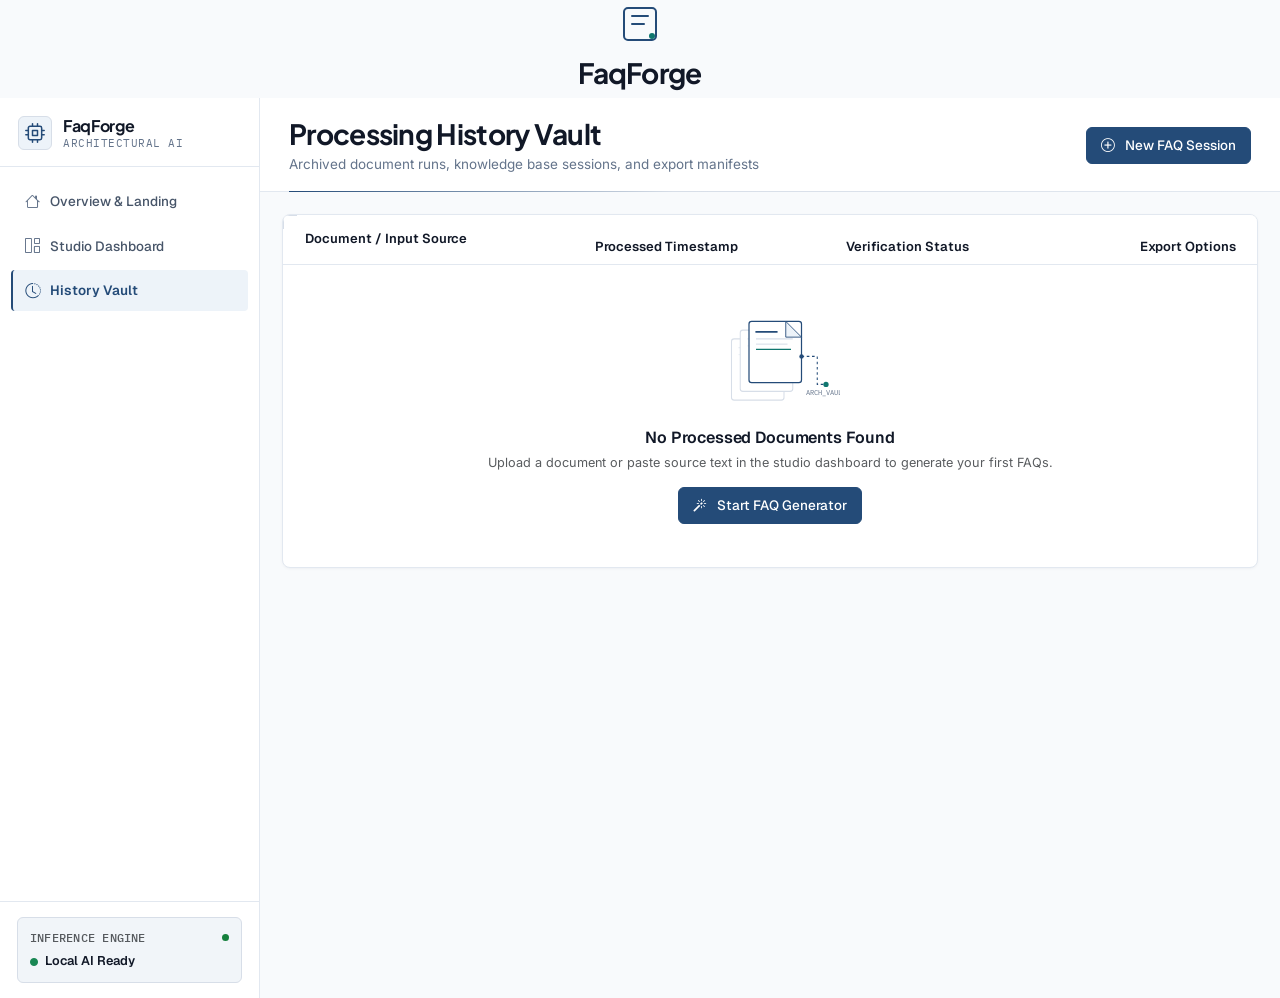
==== commit c325313f: "feat: add architectural SaaS product landing page with full routing to studio dashboard" ====
--- a/frontend/history.html
+++ b/frontend/history.html
@@ -59,6 +59,10 @@
             <!-- Navigation Links -->
             <nav class="sidebar-nav flex-grow-1">
                 <a href="/" class="nav-link">
+                    <i class="bi bi-house"></i>
+                    <span>Overview & Landing</span>
+                </a>
+                <a href="/app" class="nav-link">
                     <i class="bi bi-grid-1x2"></i>
                     <span>Studio Dashboard</span>
                 </a>
@@ -90,7 +94,7 @@
                     <p>Archived document runs, knowledge base sessions, and export manifests</p>
                 </div>
                 <div>
-                    <a href="/" class="btn btn-primary px-3">
+                    <a href="/app" class="btn btn-primary px-3">
                         <i class="bi bi-plus-circle me-1"></i> New FAQ Session
                     </a>
                 </div>
@@ -145,7 +149,7 @@
                         </div>
                         <h3 class="card-heading mb-1">No Processed Documents Found</h3>
                         <p class="text-muted small mb-3">Upload a document or paste source text in the studio dashboard to generate your first FAQs.</p>
-                        <a href="/" class="btn btn-primary px-3">
+                        <a href="/app" class="btn btn-primary px-3">
                             <i class="bi bi-magic me-1"></i> Start FAQ Generator
                         </a>
                     </div>
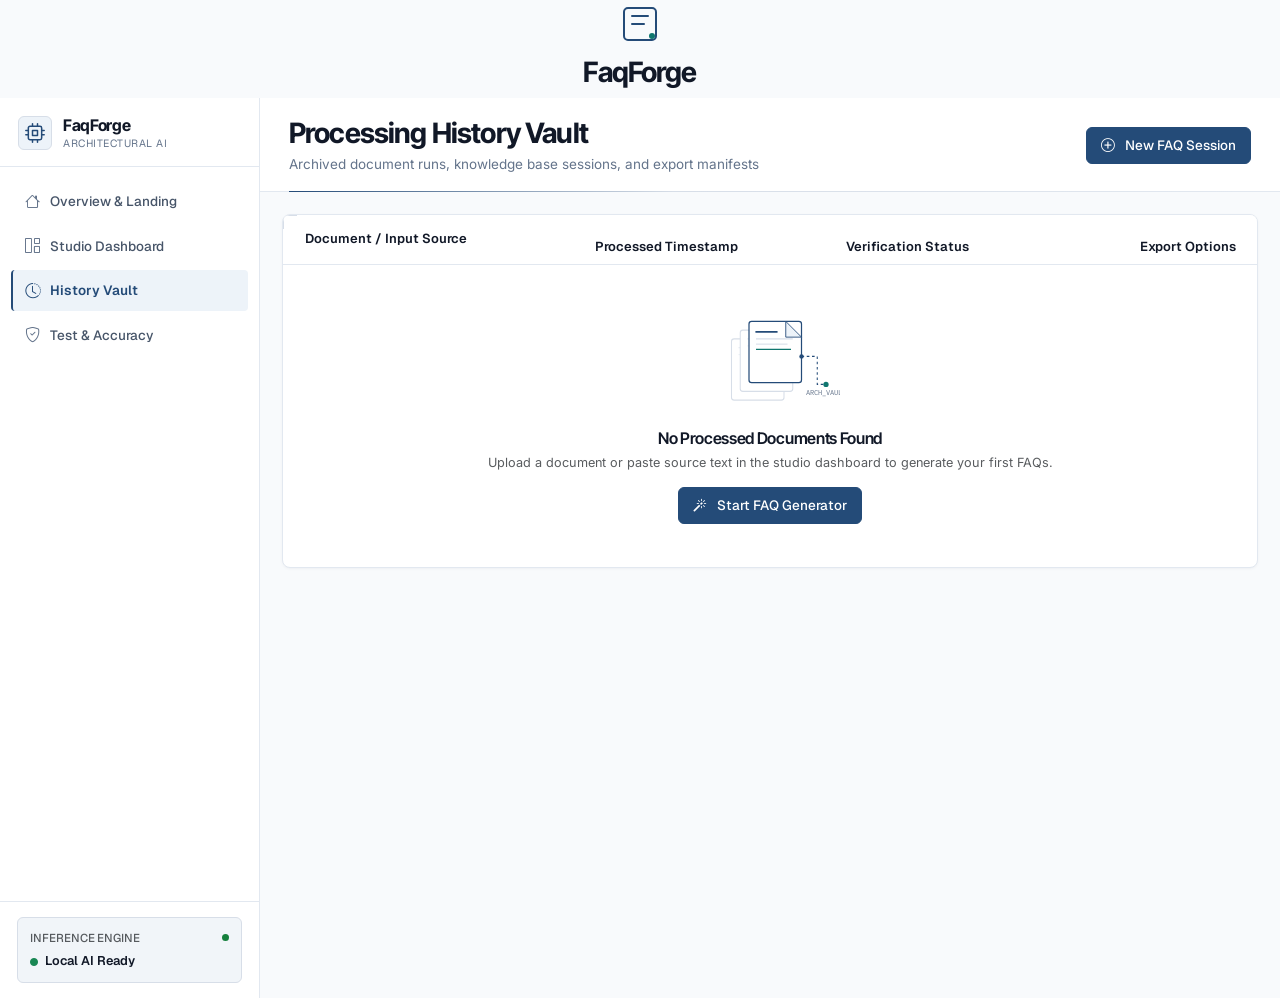
==== commit 9955c539: "feat(tests): add 20 automated test cases, Excel report generator, and dedicated benchmark dashboard " ====
--- a/frontend/history.html
+++ b/frontend/history.html
@@ -66,9 +66,13 @@
                     <i class="bi bi-grid-1x2"></i>
                     <span>Studio Dashboard</span>
                 </a>
-                <a href="history.html" class="nav-link active">
+                <a href="/history.html" class="nav-link active">
                     <i class="bi bi-clock-history"></i>
                     <span>History Vault</span>
+                </a>
+                <a href="/tests" class="nav-link">
+                    <i class="bi bi-shield-check"></i>
+                    <span>Test & Accuracy</span>
                 </a>
             </nav>
 
--- a/frontend/css/style.css
+++ b/frontend/css/style.css
@@ -4,7 +4,7 @@
    Light-Only Theme | Architectural Lines | Custom Technical Graphics
    ========================================================================== */
 
-@import url('https://fonts.googleapis.com/css2?family=Plus+Jakarta+Sans:wght@500;600;700&family=Geist:wght@400;500;600&family=Inter:wght@400;500&family=IBM+Plex+Mono:wght@400;500&display=swap');
+@import url('https://fonts.googleapis.com/css2?family=Inter+Tight:wght@400;500;600;700;800&family=Geist:wght@400;500;600;700&family=Inter:wght@400;500;600&family=Plus+Jakarta+Sans:wght@500;600;700&family=IBM+Plex+Mono:wght@400;500&display=swap');
 
 /* --- Coordinated Design Tokens (Strict Light Theme Only) --- */
 :root {
@@ -51,10 +51,12 @@
   --status-error-border: #FECACA;
 
   /* Typography System */
-  --font-title: 'Plus Jakarta Sans', system-ui, -apple-system, sans-serif;
+  --font-narrow: 'Inter Tight', system-ui, -apple-system, BlinkMacSystemFont, "Segoe UI", Roboto, sans-serif;
+  --font-title: 'Inter Tight', 'Plus Jakarta Sans', system-ui, -apple-system, sans-serif;
   --font-ui: 'Geist', 'Geist Sans', -apple-system, BlinkMacSystemFont, "Segoe UI", Roboto, sans-serif;
   --font-body: 'Inter', system-ui, -apple-system, sans-serif;
-  --font-mono: 'IBM Plex Mono', ui-monospace, SFMono-Regular, Menlo, monospace;
+  --font-mono: 'Geist', ui-monospace, SFMono-Regular, Menlo, monospace;
+  --font-code: 'IBM Plex Mono', ui-monospace, SFMono-Regular, Menlo, monospace;
 
   /* Component Radii */
   --radius-sm: 4px;
@@ -93,45 +95,45 @@
 
 /* --- Typography Hierarchy --- */
 
-/* Main Page Title: Plus Jakarta Sans 28–32px, 600–700 */
+/* Main Page Title: Inter Tight 28–32px, 700 */
 h1, .page-title {
-  font-family: var(--font-title);
+  font-family: var(--font-narrow);
   font-size: 28px;
   font-weight: 700;
   line-height: 1.25;
   color: var(--text-primary);
-  letter-spacing: -0.025em;
+  letter-spacing: -0.03em;
   margin-top: 0;
 }
 
-/* Major Section Heading: Plus Jakarta Sans 19–22px, 600 */
+/* Major Section Heading: Inter Tight 19–22px, 700 */
 h2, .section-heading {
-  font-family: var(--font-title);
+  font-family: var(--font-narrow);
   font-size: 20px;
-  font-weight: 600;
+  font-weight: 700;
   line-height: 1.35;
   color: var(--text-primary);
-  letter-spacing: -0.015em;
-}
-
-/* Card Heading: Geist Sans 15–17px, 600 */
+  letter-spacing: -0.025em;
+}
+
+/* Card Heading: Inter Tight 15–17px, 600 */
 h3, h4, h5, .card-heading {
-  font-family: var(--font-ui);
+  font-family: var(--font-narrow);
   font-size: 16px;
   font-weight: 600;
   line-height: 1.4;
   color: var(--text-primary);
-  letter-spacing: -0.01em;
-}
-
-/* FAQ Question: Geist Sans 16–18px, 600 */
+  letter-spacing: -0.02em;
+}
+
+/* FAQ Question: Inter Tight 16–18px, 600 */
 .question-text {
-  font-family: var(--font-ui);
+  font-family: var(--font-narrow);
   font-size: 16.5px;
   font-weight: 600;
   line-height: 1.45;
   color: var(--text-primary);
-  letter-spacing: -0.01em;
+  letter-spacing: -0.02em;
 }
 
 /* FAQ Answer: Inter 14–15px, 400 */
@@ -160,19 +162,19 @@
   font-weight: 500;
 }
 
-/* Metadata: Inter or IBM Plex Mono 12px, 400–500 */
+/* Metadata: Inter 12px, 400–500 */
 small, .text-xs, .metadata-text {
   font-size: 12px;
   line-height: 1.4;
   color: var(--text-muted);
 }
 
-/* Technical Annotations: IBM Plex Mono 11–13px, 400–500 */
+/* Technical Annotations & Badges: Geist Sans 11.5px, 500 */
 .technical-mono, .badge-type-tag, .font-mono, .arch-tag, .step-mono, .faq-index-pill {
-  font-family: var(--font-mono);
+  font-family: var(--font-ui);
   font-size: 11.5px;
   font-weight: 500;
-  letter-spacing: 0.02em;
+  letter-spacing: -0.005em;
 }
 
 /* --- Layout Structure --- */
